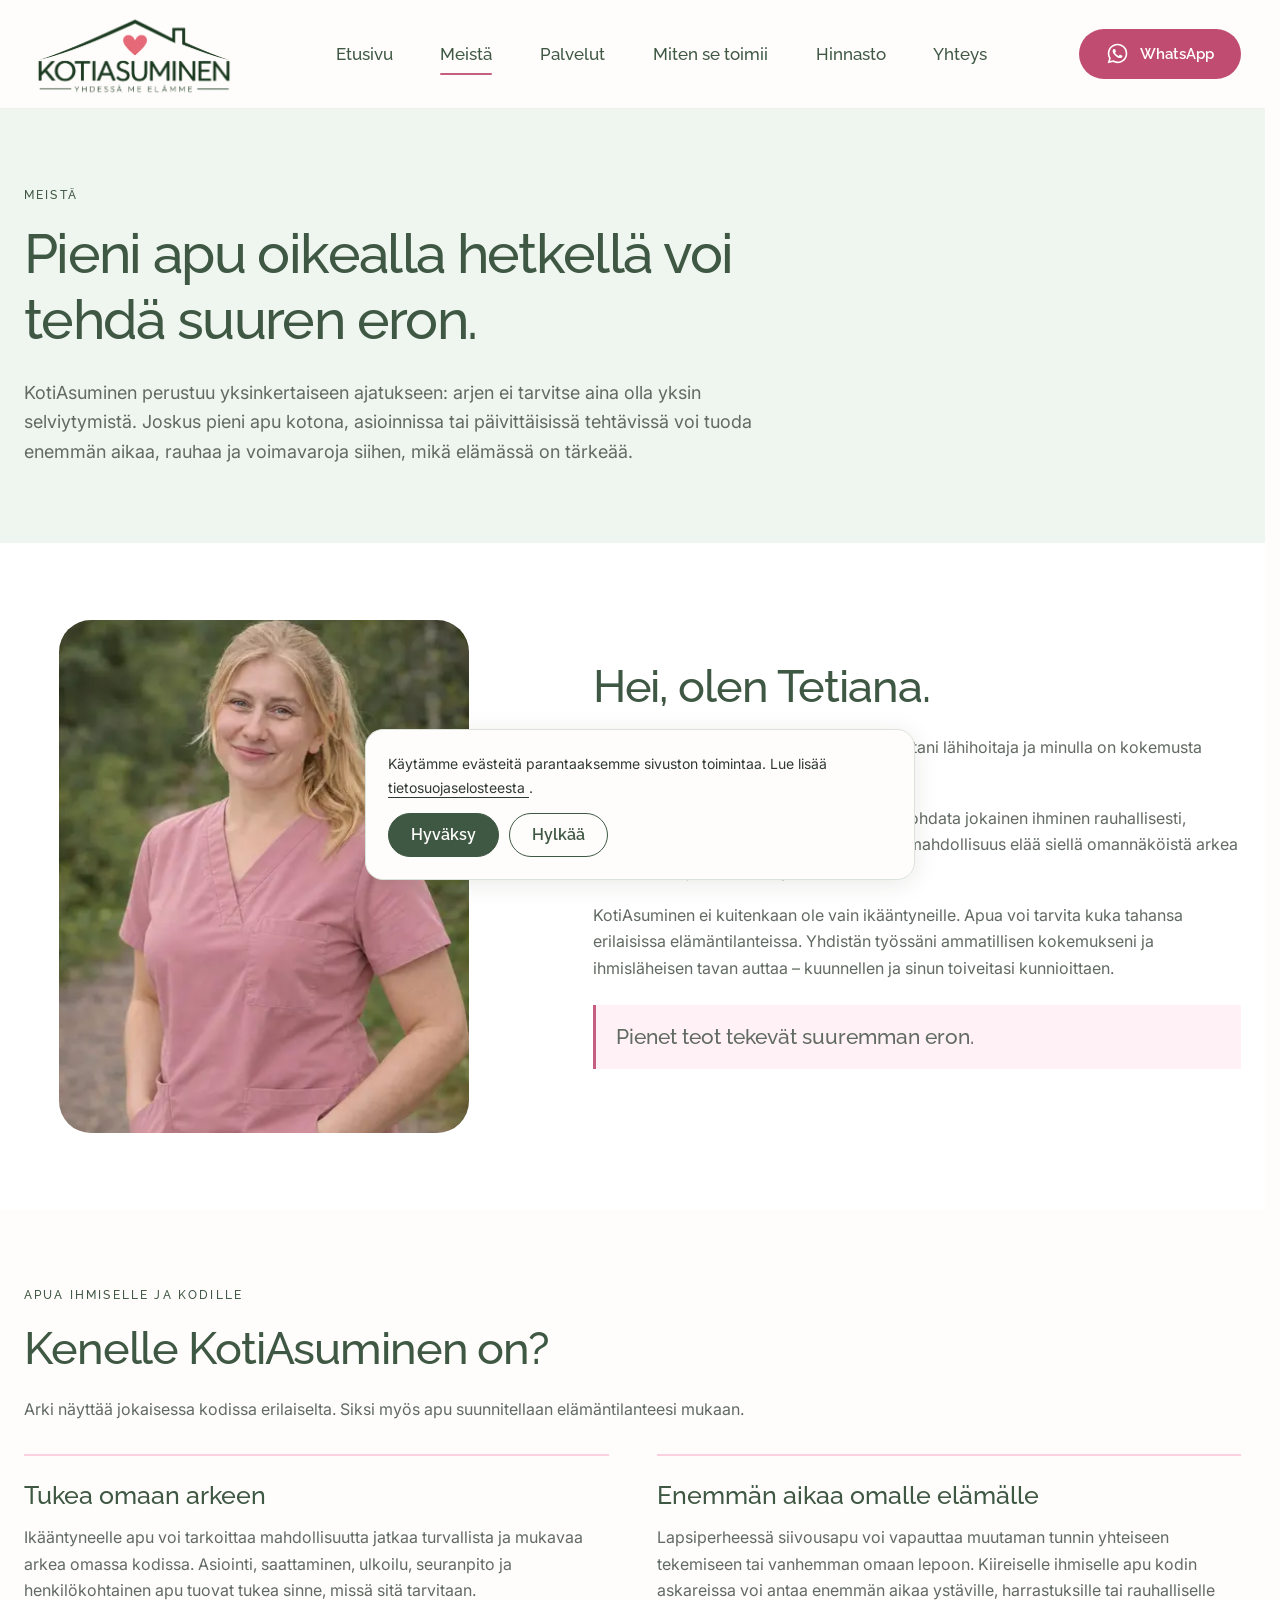
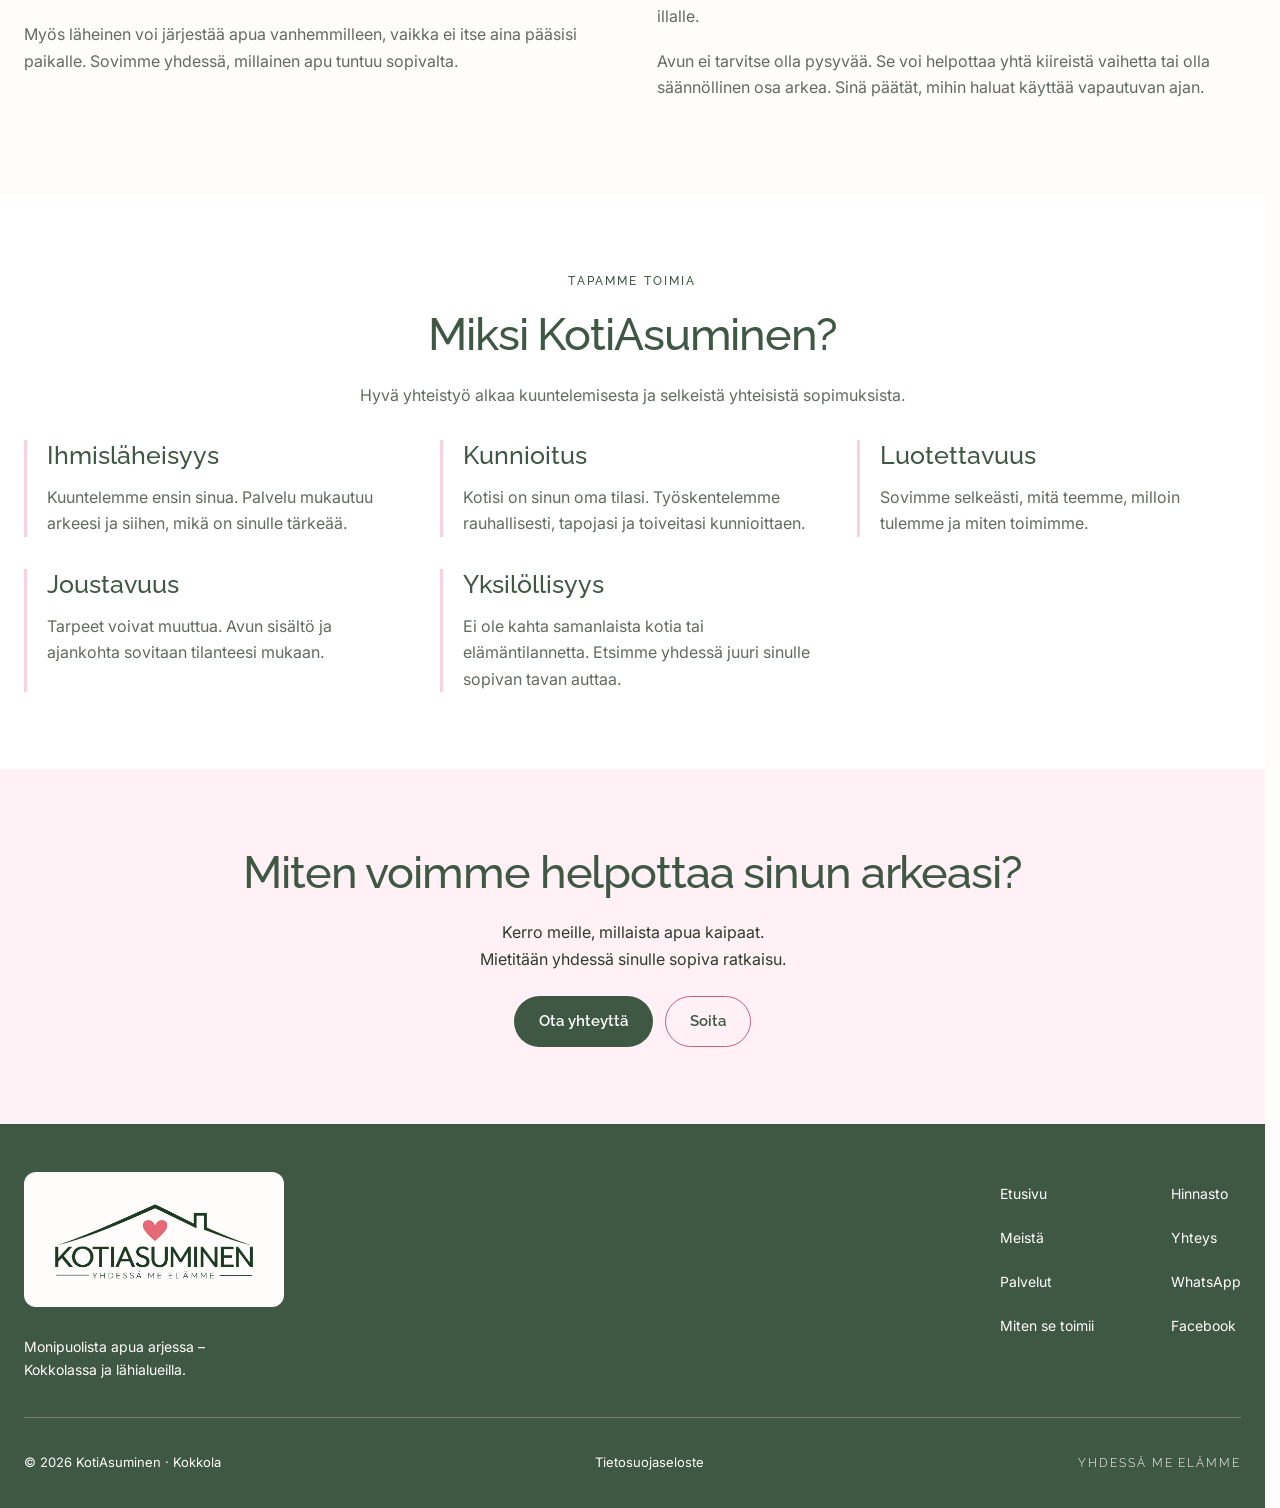
==== meista.html @ d9e5a57b "Update KotiAsuminen website" ====
<!doctype html>
<html lang="fi">
<head>
  <meta charset="UTF-8" />
  <meta name="viewport" content="width=device-width, initial-scale=1" />
  <title>Meistä – Tetiana ja KotiAsuminen Kokkolassa</title>
  <meta name="description" content="Tutustu Tetiana Shevchenkoon ja KotiAsumiseen. Lähihoitajan kokemusta ja ihmisläheistä kotiapua ikääntyneille, perheille ja arjen eri tilanteisiin Kokkolassa." />
  <link rel="canonical" href="https://kotiasuminen.fi/meista.html" />
  <meta property="og:type" content="website" />
  <meta property="og:title" content="Meistä – Tetiana ja KotiAsuminen" />
  <meta property="og:description" content="Pieni apu oikealla hetkellä voi tehdä suuren eron. Tutustu Tetianaan ja KotiAsumisen tapaan auttaa ihmistä ja kotia." />
  <meta property="og:url" content="https://kotiasuminen.fi/meista.html" />
  <meta property="og:image" content="https://kotiasuminen.fi/img/foto-600.jpg" />
  <meta property="og:locale" content="fi_FI" />
  <link rel="icon" type="image/png" href="./img/favicon.png" />
  <link rel="preconnect" href="https://fonts.googleapis.com" />
  <link rel="preconnect" href="https://fonts.gstatic.com" crossorigin />
  <link href="https://fonts.googleapis.com/css2?family=Inter:wght@400;500;600&amp;family=Raleway:wght@300;500;600&amp;display=swap" rel="stylesheet" />
  <link rel="stylesheet" href="./css/style.css" />
</head>
  <body class="page-meista">
<a class="skip-link" href="#main">Siirry sisältöön</a>
    <!-- Sivun yläosa: logo, valikko ja WhatsApp. -->
    <header class="siteHeader" id="top">
      <div class="container siteHeader__inner">
        <a class="logo" href="./index.html" aria-label="KotiAsuminen – Etusivu">
          <img src="./img/logo1.png" alt="KotiAsuminen – Yhdessä me elämme" width="1774" height="887" decoding="async" />
        </a>

        <nav class="desktopNav" aria-label="Päävalikko">
          <a href="./index.html">Etusivu</a>
          <a href="./meista.html" aria-current="page">Meistä</a>
          <a href="./index.html#palvelut">Palvelut</a>
          <a href="./index.html#miten">Miten se toimii</a>
          <a href="./index.html#hinnasto">Hinnasto</a>
          <a href="./index.html#yhteys">Yhteys</a>
        </nav>

        <a
          class="headerCTA"
          href="https://wa.me/358408108784"
          target="_blank"
          rel="noopener noreferrer"
          aria-label="WhatsApp"
        >
          <svg viewBox="0 0 32 32" aria-hidden="true">
            <path d="M26.576 5.363c-2.69-2.69-6.406-4.354-10.511-4.354-8.209 0-14.865 6.655-14.865 14.865 0 2.732 0.737 5.291 2.022 7.491l-0.038-0.070-2.109 7.702 7.879-2.067c2.051 1.139 4.498 1.809 7.102 1.809h0.006c8.209-0.003 14.862-6.659 14.862-14.868 0-4.103-1.662-7.817-4.349-10.507l0 0zM16.062 28.228h-0.005c-0 0-0.001 0-0.001 0-2.319 0-4.489-0.64-6.342-1.753l0.056 0.031-0.451-0.267-4.675 1.227 1.247-4.559-0.294-0.467c-1.185-1.862-1.889-4.131-1.889-6.565 0-6.822 5.531-12.353 12.353-12.353s12.353 5.531 12.353 12.353c0 6.822-5.53 12.353-12.353 12.353h-0zM22.838 18.977c-0.371-0.186-2.197-1.083-2.537-1.208-0.341-0.124-0.589-0.185-0.837 0.187-0.246 0.371-0.958 1.207-1.175 1.455-0.216 0.249-0.434 0.279-0.805 0.094-1.15-0.466-2.138-1.087-2.997-1.852l0.010 0.009c-0.799-0.74-1.484-1.587-2.037-2.521l-0.028-0.052c-0.216-0.371-0.023-0.572 0.162-0.757 0.167-0.166 0.372-0.434 0.557-0.65 0.146-0.179 0.271-0.384 0.366-0.604l0.006-0.017c0.043-0.087 0.068-0.188 0.068-0.296 0-0.131-0.037-0.253-0.101-0.357l0.002 0.003c-0.094-0.186-0.836-2.014-1.145-2.758-0.302-0.724-0.609-0.625-0.836-0.637-0.216-0.010-0.464-0.012-0.712-0.012-0.395 0.010-0.746 0.188-0.988 0.463l-0.001 0.002c-0.802 0.761-1.3 1.834-1.3 3.023 0 0.026 0 0.053 0.001 0.079l-0-0.004c0.131 1.467 0.681 2.784 1.527 3.857l-0.012-0.015c1.604 2.379 3.742 4.282 6.251 5.564l0.094 0.043c0.548 0.248 1.25 0.513 1.968 0.74l0.149 0.041c0.442 0.14 0.951 0.221 1.479 0.221 0.303 0 0.601-0.027 0.889-0.078l-0.031 0.004c1.069-0.223 1.956-0.868 2.497-1.749l0.009-0.017c0.165-0.366 0.261-0.793 0.261-1.242 0-0.185-0.016-0.366-0.047-0.542l0.003 0.019c-0.092-0.155-0.34-0.247-0.712-0.434z" />
          </svg>
          <span>WhatsApp</span>
        </a>

        <button
          class="burger"
          id="burger"
          type="button"
          aria-label="Avaa valikko"
          aria-expanded="false"
          aria-controls="mobileMenu"
        >
          <span></span>
          <span></span>
          <span></span>
        </button>
      </div>
    </header>

    <!-- Puhelimen valikko. -->
    <div
      class="mobileMenu"
      id="mobileMenu"
      role="dialog"
      aria-modal="true"
      aria-label="Valikko"
      aria-hidden="true"
      inert
    >
      <div class="mobileMenu__head">
        <a class="mobileMenu__logo" href="./index.html" aria-label="KotiAsuminen – Etusivu">
          <img src="./img/logo1.png" alt="KotiAsuminen – Yhdessä me elämme" width="1774" height="887" decoding="async" />
        </a>

        <button
          class="mobileMenu__close"
          id="menuClose"
          type="button"
          aria-label="Sulje valikko"
        >
          ×
        </button>
      </div>

      <nav class="mobileMenu__nav" aria-label="Mobiilivalikko">
        <a href="./index.html">
          <span>Etusivu</span>
          <span class="mobileMenu__arrow" aria-hidden="true">›</span>
        </a>
        <a href="./meista.html" aria-current="page">
          <span>Meistä</span>
          <span class="mobileMenu__arrow" aria-hidden="true">›</span>
        </a>
        <a href="./index.html#palvelut">
          <span>Palvelut</span>
          <span class="mobileMenu__arrow" aria-hidden="true">›</span>
        </a>
        <a href="./index.html#miten">
          <span>Miten se toimii</span>
          <span class="mobileMenu__arrow" aria-hidden="true">›</span>
        </a>
        <a href="./index.html#hinnasto">
          <span>Hinnasto</span>
          <span class="mobileMenu__arrow" aria-hidden="true">›</span>
        </a>
        <a href="./index.html#yhteys">
          <span>Yhteys</span>
          <span class="mobileMenu__arrow" aria-hidden="true">›</span>
        </a>
      </nav>

      <a
        class="mobileMenu__cta"
        href="https://wa.me/358408108784"
        target="_blank"
        rel="noopener noreferrer"
      >
        <svg viewBox="0 0 32 32" aria-hidden="true">
          <path d="M26.576 5.363c-2.69-2.69-6.406-4.354-10.511-4.354-8.209 0-14.865 6.655-14.865 14.865 0 2.732 0.737 5.291 2.022 7.491l-0.038-0.070-2.109 7.702 7.879-2.067c2.051 1.139 4.498 1.809 7.102 1.809h0.006c8.209-0.003 14.862-6.659 14.862-14.868 0-4.103-1.662-7.817-4.349-10.507l0 0zM16.062 28.228h-0.005c-0 0-0.001 0-0.001 0-2.319 0-4.489-0.64-6.342-1.753l0.056 0.031-0.451-0.267-4.675 1.227 1.247-4.559-0.294-0.467c-1.185-1.862-1.889-4.131-1.889-6.565 0-6.822 5.531-12.353 12.353-12.353s12.353 5.531 12.353 12.353c0 6.822-5.53 12.353-12.353 12.353h-0zM22.838 18.977c-0.371-0.186-2.197-1.083-2.537-1.208-0.341-0.124-0.589-0.185-0.837 0.187-0.246 0.371-0.958 1.207-1.175 1.455-0.216 0.249-0.434 0.279-0.805 0.094-1.15-0.466-2.138-1.087-2.997-1.852l0.010 0.009c-0.799-0.74-1.484-1.587-2.037-2.521l-0.028-0.052c-0.216-0.371-0.023-0.572 0.162-0.757 0.167-0.166 0.372-0.434 0.557-0.65 0.146-0.179 0.271-0.384 0.366-0.604l0.006-0.017c0.043-0.087 0.068-0.188 0.068-0.296 0-0.131-0.037-0.253-0.101-0.357l0.002 0.003c-0.094-0.186-0.836-2.014-1.145-2.758-0.302-0.724-0.609-0.625-0.836-0.637-0.216-0.010-0.464-0.012-0.712-0.012-0.395 0.010-0.746 0.188-0.988 0.463l-0.001 0.002c-0.802 0.761-1.3 1.834-1.3 3.023 0 0.026 0 0.053 0.001 0.079l-0-0.004c0.131 1.467 0.681 2.784 1.527 3.857l-0.012-0.015c1.604 2.379 3.742 4.282 6.251 5.564l0.094 0.043c0.548 0.248 1.25 0.513 1.968 0.74l0.149 0.041c0.442 0.14 0.951 0.221 1.479 0.221 0.303 0 0.601-0.027 0.889-0.078l-0.031 0.004c1.069-0.223 1.956-0.868 2.497-1.749l0.009-0.017c0.165-0.366 0.261-0.793 0.261-1.242 0-0.185-0.016-0.366-0.047-0.542l0.003 0.019c-0.092-0.155-0.34-0.247-0.712-0.434z" />
        </svg>
        <span>WhatsApp</span>
      </a>

      <div class="mobileMenu__decoration" aria-hidden="true">
        <img src="./img/icons/menu-decoration.png" alt="" decoding="async" />
      </div>
    </div>

    <div class="menuOverlay" id="menuOverlay"></div>

<main id="main" class="aboutPage">
  <!-- Meistä-sivun alku. -->
  <section class="aboutIntro">
    <div class="container">
      <p class="eyebrow">MEISTÄ</p>
      <h1>Pieni apu oikealla hetkellä voi tehdä suuren eron.</h1>
      <p>KotiAsuminen perustuu yksinkertaiseen ajatukseen: arjen ei tarvitse aina olla yksin selviytymistä. Joskus pieni apu kotona, asioinnissa tai päivittäisissä tehtävissä voi tuoda enemmän aikaa, rauhaa ja voimavaroja siihen, mikä elämässä on tärkeää.</p>
    </div>
  </section>
  <!-- Tetianan esittely. -->
  <section class="about">
    <div class="container aboutGrid">
      <div class="aboutImage">
        <picture>
          <source
            type="image/webp"
            srcset="
              ./img/foto-400.webp 400w,
              ./img/foto-600.webp 600w,
              ./img/foto-800.webp 800w
            "
            sizes="(max-width: 800px) 320px, 350px"
          />
          <img
            src="./img/foto-600.jpg"
            srcset="
              ./img/foto-400.jpg 400w,
              ./img/foto-600.jpg 600w,
              ./img/foto-800.jpg 800w
            "
            sizes="(max-width: 800px) 320px, 350px"
            alt="Tetiana Shevchenko"
            width="1024"
            height="1536"
            decoding="async"
            loading="lazy"
          />
        </picture>
      </div>
      <div class="aboutText">
        <h2>Hei, olen Tetiana.</h2>
        <p>Olen Tetiana Shevchenko. Olen koulutukseltani lähihoitaja ja minulla on kokemusta ikääntyneiden parissa työskentelystä.</p>
        <p>Työssäni olen oppinut, kuinka tärkeää on kohdata jokainen ihminen rauhallisesti, kunnioittavasti ja yksilöllisesti. Oma koti ja mahdollisuus elää siellä omannäköistä arkea ovat asioita, joita haluan työssäni tukea.</p>
        <p>KotiAsuminen ei kuitenkaan ole vain ikääntyneille. Apua voi tarvita kuka tahansa erilaisissa elämäntilanteissa. Yhdistän työssäni ammatillisen kokemukseni ja ihmisläheisen tavan auttaa – kuunnellen ja sinun toiveitasi kunnioittaen.</p>
        <p class="aboutQuote">Pienet teot tekevät suuremman eron.</p>
      </div>
    </div>
  </section>
  <!-- Kenelle palvelu sopii. -->
  <section class="aboutSituations">
    <div class="container">
      <div class="sectionHeading"><p class="eyebrow">APUA IHMISELLE JA KODILLE</p><h2>Kenelle KotiAsuminen on?</h2><p>Arki näyttää jokaisessa kodissa erilaiselta. Siksi myös apu suunnitellaan elämäntilanteesi mukaan.</p></div>
      <div class="aboutStories">
        <article><h3>Tukea omaan arkeen</h3><p>Ikääntyneelle apu voi tarkoittaa mahdollisuutta jatkaa turvallista ja mukavaa arkea omassa kodissa. Asiointi, saattaminen, ulkoilu, seuranpito ja henkilökohtainen apu tuovat tukea sinne, missä sitä tarvitaan.</p><p>Myös läheinen voi järjestää apua vanhemmilleen, vaikka ei itse aina pääsisi paikalle. Sovimme yhdessä, millainen apu tuntuu sopivalta.</p></article>
        <article><h3>Enemmän aikaa omalle elämälle</h3><p>Lapsiperheessä siivousapu voi vapauttaa muutaman tunnin yhteiseen tekemiseen tai vanhemman omaan lepoon. Kiireiselle ihmiselle apu kodin askareissa voi antaa enemmän aikaa ystäville, harrastuksille tai rauhalliselle illalle.</p><p>Avun ei tarvitse olla pysyvää. Se voi helpottaa yhtä kiireistä vaihetta tai olla säännöllinen osa arkea. Sinä päätät, mihin haluat käyttää vapautuvan ajan.</p></article>
      </div>
    </div>
  </section>
  <!-- KotiAsumisen arvot. -->
  <section class="aboutValues">
    <div class="container">
      <div class="sectionHeading sectionHeading--center"><p class="eyebrow">TAPAMME TOIMIA</p><h2>Miksi KotiAsuminen?</h2><p>Hyvä yhteistyö alkaa kuuntelemisesta ja selkeistä yhteisistä sopimuksista.</p></div>
      <div class="valuesGrid">
        <article><h3>Ihmisläheisyys</h3><p>Kuuntelemme ensin sinua. Palvelu mukautuu arkeesi ja siihen, mikä on sinulle tärkeää.</p></article>
        <article><h3>Kunnioitus</h3><p>Kotisi on sinun oma tilasi. Työskentelemme rauhallisesti, tapojasi ja toiveitasi kunnioittaen.</p></article>
        <article><h3>Luotettavuus</h3><p>Sovimme selkeästi, mitä teemme, milloin tulemme ja miten toimimme.</p></article>
        <article><h3>Joustavuus</h3><p>Tarpeet voivat muuttua. Avun sisältö ja ajankohta sovitaan tilanteesi mukaan.</p></article>
        <article><h3>Yksilöllisyys</h3><p>Ei ole kahta samanlaista kotia tai elämäntilannetta. Etsimme yhdessä juuri sinulle sopivan tavan auttaa.</p></article>
      </div>
    </div>
  </section>
  <!-- Yhteydenotto. -->
  <section class="contact">
    <div class="container aboutCta">
      <h2>Miten voimme helpottaa sinun arkeasi?</h2>
      <p>Kerro meille, millaista apua kaipaat.<br />Mietitään yhdessä sinulle sopiva ratkaisu.</p>
      <div class="aboutCta__buttons"><a class="button button--green" href="./index.html#yhteys">Ota yhteyttä</a><a class="button button--pink" href="tel:+358408108784">Soita</a></div>
    </div>
  </section>
</main>
    <!-- Sivun alaosa. -->
    <footer class="footer">
      <div class="container footerMain">

        <!-- Logo ja lyhyt teksti. -->
        <div class="footerBrand">
          <a href="./index.html" class="footerLogo" aria-label="KotiAsuminen – Etusivu">
            <img
              src="./img/logo1.png"
              alt="KotiAsuminen – Yhdessä me elämme"
            >
          </a>

          <p>
            Monipuolista apua arjessa –<br>
            Kokkolassa ja lähialueilla.
          </p>
        </div>

        <!-- Sivun linkit. -->
        <nav class="footerNav" aria-label="Alatunnisteen navigaatio">
          <a href="./index.html">Etusivu</a>
          <a href="./meista.html">Meistä</a>
          <a href="./index.html#palvelut">Palvelut</a>
          <a href="./index.html#miten">Miten se toimii</a>
        </nav>

        <!-- Lisää linkkejä. -->
        <div class="footerNav">
          <a href="./index.html#hinnasto">Hinnasto</a>
          <a href="./index.html#yhteys">Yhteys</a>

          <a
            href="https://wa.me/358408108784"
            target="_blank"
            rel="noopener noreferrer"
          >
            WhatsApp
          </a>

          <a
            href="https://www.facebook.com/profile.php?id=61585007353781"
            target="_blank"
            rel="noopener noreferrer"
          >
            Facebook
          </a>
        </div>

      </div>

      <div class="container footerDivider"></div>

      <div class="container footerBottomNew">

        <p class="footerCopyright">
          © 2026 KotiAsuminen · Kokkola
        </p>

        <a href="./privacy.html" class="footerPrivacy">
          Tietosuojaseloste
        </a>

        <p class="footerSlogan">
          YHDESSÄ ME ELÄMME
        </p>

      </div>
    </footer>

    <!-- Evästeiden ilmoitus. -->
    <div
      class="cookieBanner"
      id="cookieBanner"
      role="region"
      aria-label="Evästeet"
    >
      <div class="cookieBanner__inner">
        <p class="cookieBanner__text">
          Käytämme evästeitä parantaaksemme sivuston toimintaa. Lue lisää
          <a href="./privacy.html"> tietosuojaselosteesta </a>.
        </p>

        <div class="cookieBanner__actions">
          <button class="cookieBanner__accept" id="cookieAccept">
            Hyväksy
          </button>

          <button class="cookieBanner__decline" id="cookieDecline">
            Hylkää
          </button>
        </div>
      </div>
    </div>

<script src="./js/app.js"></script>
</body>
</html>
---- css/style.css ----
:root {
  --green-dark: #3f5844;
  --green: var(--green-dark);
  --green-hover: #344a39;
  --sage-light: #eff5ef;
  --sage: #dce8dc;
  --pink: #fbd1e2;
  --pink-accent: #c55f82;
  --pink-soft: #fff1f6;
  --white: #fffdfb;
  --text: #303a31;
  --text-soft: #626b63;
  --line: #dce3da;
  --font-heading: "Raleway", sans-serif;
  --font-body: "Inter", sans-serif;
  --container: 1480px;
  --header-height: 96px;
  --section-space: clamp(56px, 6vw, 88px);
}
/* Perustyylit. */
* {
  box-sizing: border-box;
}
html,
body {
  width: 100%;
  max-width: 100%;
  overflow-x: hidden;
}
html {
  scrollbar-gutter: stable;
  scroll-behavior: smooth;
  scroll-padding-top: 110px;
  background: var(--white);
}
/* Estetään sivun vaakasuuntainen vieritys. */
body {
  overflow-x: clip;
  margin: 0;
  background: var(--white);
  color: var(--text);
  font: 16px/1.65 var(--font-body);
}
/* Sivu ei vieri, kun valikko tai ikkuna on auki. */
html:has(body.menu-open),
html:has(body.modal-open) {
  overflow: hidden;
}
img {
  display: block;
  max-width: 100%;
  height: auto;
}
a {
  color: inherit;
  text-underline-offset: 4px;
}
button,
input,
textarea,
select {
  font: inherit;
}
button {
  cursor: pointer;
}
button:disabled {
  cursor: wait;
  opacity: 0.65;
}
svg {
  width: 24px;
  height: 24px;
  fill: none;
  stroke: currentColor;
  stroke-width: 1.7;
  stroke-linecap: round;
  stroke-linejoin: round;
  flex-shrink: 0;
}
/* Tekstit ja otsikot. */
h1,
h2,
h3 {
  color: var(--green-dark);
  font-family: var(--font-heading);
  font-weight: 500;
  line-height: 1.2;
}
h2 {
  margin: 0 0 20px;
  font-size: clamp(34px, 3.5vw, 46px);
  letter-spacing: -0.025em;
}
h3 {
  font-size: 25px;
}
p {
  margin: 0 0 18px;
}
/* Sivun yhteinen leveys ja asettelu. */
.container {
  min-width: 0;
  max-width: var(--container);
  width: calc(100% - 48px);
  margin-inline: auto;
}
.eyebrow {
  margin: 0 0 16px;
  color: var(--green);
  font-family: var(--font-heading);
  font-size: 12px;
  font-weight: 500;
  letter-spacing: 0.18em;
}
.sectionHeading {
  max-width: 720px;
  margin-bottom: 32px;
}
.sectionHeading--center {
  margin-inline: auto;
  text-align: center;
}
.sectionHeading p:not(.eyebrow) {
  color: var(--text-soft);
}
/* Sivun yläosa ja valikko. */
.siteHeader {
  position: sticky;
  z-index: 400;
  top: 0;
  background: var(--sage-light);
}
.siteHeader__inner {
  display: flex;
  align-items: center;
  justify-content: space-between;
  gap: 24px;
  min-height: var(--header-height);
}
.logo {
  flex: 0 0 auto;
  width: 230px;
  max-width: calc(100% - 76px);
}
.logo, .mobileMenu__logo, .footerLogo {
  display: inline-block;
  text-decoration: none;
}
.logo img, .mobileMenu__logo img, .footerLogo img {
  width: 100%;
  height: auto;
}
.footerLogo {
  width: 260px;
  max-width: 100%;
  padding: 12px 16px;
  border-radius: 12px;
  background: var(--white);
}

.desktopNav {
  display: flex;
  align-items: center;
  justify-content: center;
  gap: clamp(20px, 2.2vw, 34px);
  white-space: nowrap;
}

.desktopNav a {
  position: relative;
  padding: 12px 5px;
  background: transparent;
  font-family: var(--font-heading);
  font-size: 16px; 
  font-weight: 500;
  color: var(--green-dark);
  text-decoration: none;
}
.desktopNav a::after {
  content: "";
  position: absolute;
  inset: auto 5px 6px;
  height: 2px;
  border-radius: 2px;
  background: var(--pink-accent);
  transform: scaleX(0);
  transition: transform .2s;
}
.desktopNav a:hover::after,
.desktopNav a:focus-visible::after,
.desktopNav a:active::after,
.desktopNav a[aria-current]:not([aria-current="false"])::after {
  transform: scaleX(1);
}
.headerCTA {
  width: 162px;
  white-space: nowrap;
  background: #c04c72;
  color: #fff;
}
.headerCTA:hover,
.headerCTA:focus-visible {
  background: #a83e64;
  color: #fff;
}
.headerCTA svg {
  width: 19px;
  height: 19px;
  fill: currentColor;
  stroke: none;
}
.burger {
  flex-shrink: 0;
  display: none;
  flex-direction: column;
  align-items: center;
  justify-content: center;
  gap: 5px;
  width: 48px;
  height: 48px;
  margin-left: auto;
  padding: 0;
  border: 1px solid var(--line);
  border-radius: 50%;
  background: var(--white);
  color: var(--green);
}
.burger span {
  width: 20px;
  height: 2px;
  border-radius: 2px;
  background: currentColor;
}
/* Puhelimen valikko. */
.mobileMenu {
  position: fixed;
  z-index: 450;
  inset: 0;
  width: 100vw;
  height: 100dvh;
  padding: 24px;
  overflow-y: auto;
  background: var(--white);
  visibility: hidden;
  transform: translateX(100%);
  transition: transform 0.25s;
}
.mobileMenu.is-open {
  visibility: visible;
  transform: translateX(0);
}
.mobileMenu__head {
  display: flex;
  align-items: center;
  justify-content: space-between;
  gap: 12px;
}
.mobileMenu__logo {
  width: 190px;
  min-width: 0;
}
.mobileMenu__cta svg {
  fill: currentColor;
  stroke: none;
}
.mobileMenu__decoration img {
  width: 140px;
  margin: 28px auto 0;
}
.mobileMenu__close,
.modal__close {
  display: flex;
  align-items: center;
  justify-content: center;
  line-height: 1;
  width: 44px;
  height: 44px;
  flex-shrink: 0;
  padding: 0;
  border: 1px solid var(--line);
  border-radius: 50%;
  background: var(--white);
  color: var(--green);
  font-size: 28px;
}

/* Sulkemisrasti on tarkasti keskellä. */
.mobileMenu__close {
  position: relative;
  font-size: 0;
}

.mobileMenu__close::before,
.mobileMenu__close::after {
  content: "";
  position: absolute;
  top: 50%;
  left: 50%;
  width: 20px;
  height: 3px;
  border-radius: 999px;
  background: currentColor;
  transform-origin: center;
}

.mobileMenu__close::before {
  transform: translate(-50%, -50%) rotate(45deg);
}

.mobileMenu__close::after {
  transform: translate(-50%, -50%) rotate(-45deg);
}
.mobileMenu nav {
  display: grid;
  margin-top: 28px;
  border-top: 1px solid var(--line);
}
.mobileMenu nav a {
  padding: 14px 0;
  border-bottom: 1px solid var(--line);
  display: flex;
  justify-content: space-between;
  font: 500 19px/1.4 var(--font-heading);
  text-decoration: none;
}
.mobileMenu__cta {
  width: fit-content;
  margin: 26px auto 0;
}
.menuOverlay {
  position: fixed;
  z-index: 420;
  inset: 0;
  visibility: hidden;
  opacity: 0;
  background: rgb(36 53 31 / 0.3);
  transition:
    opacity 0.25s,
    visibility 0.25s;
}
.menuOverlay.is-open {
  visibility: visible;
  opacity: 1;
}
/* Hero-osa: teksti ja pääkuva. */
.hero {
  position: relative;
  isolation: isolate;
  display: grid;
  grid-template-columns: minmax(0, 1fr) minmax(0, 1fr);
  min-height: 560px;
  overflow: hidden;
  background: var(--sage-light);
}
.hero__left {
  position: relative;
  z-index: 2;
  display: flex;
  align-items: center;
  padding: 46px 28px 46px max(24px, calc((100vw - var(--container)) / 2));
}
.hero__content {
  min-width: 0;
  width: 100%;
  max-width: 550px;
}
.hero h1 {
  margin: 0;
  font-size: clamp(38px, 3.5vw, 52px);
  line-height: 1.15;
  letter-spacing: -0.025em;
  text-wrap: balance;
}
.hero__text {
  margin: 23px 0 0;
  font-size: 18px;
  max-width: 490px;
  color: var(--text-soft);
}
.hero__choice {
  position: relative;
  isolation: isolate;
  display: inline-block;
  margin: 20px 0 8px;
  color: var(--green-dark);
  font: 600 clamp(36px, 3.5vw, 48px)/1.25 var(--font-heading);
}
.hero__choice::before {
  content: "";
  position: absolute;
  z-index: -1;
  inset: 14% -16px -6%;
  background: var(--pink);
  opacity: .55;
  transform: rotate(-1.5deg);
  filter: blur(.7px);
  mask-image: url("data:image/svg+xml,%3Csvg xmlns='http://www.w3.org/2000/svg' viewBox='0 0 400 80' preserveAspectRatio='none'%3E%3Cpath d='M16 14 C64 6 94 14 140 9 S220 8 267 7 S335 10 375 6 C389 5 392 13 387 22 C399 30 391 39 394 48 C392 60 386 68 372 67 C325 72 298 64 253 70 S167 68 120 73 S54 66 23 71 C10 73 8 63 11 55 C0 47 8 39 6 30 C5 22 10 17 16 14Z'/%3E%3C/svg%3E");
  mask-size: 100% 100%;
  mask-repeat: no-repeat;
}
.hero__closing {
  margin: 10px 0 0;
  max-width: 490px;
  color: var(--text-soft);
  font-size: 17px;
}
.hero__buttons {
  display: flex;
  flex-wrap: wrap;
  gap: 12px;
  margin-top: 26px;
}
.heroFeatures {
  display: flex;
  flex-wrap: wrap;
  gap: 22px;
  margin-top: 30px;
}
.heroFeature {
  display: flex;
  align-items: center;
  gap: 8px;
  color: var(--green);
  font-size: 12px;
  line-height: 1.4;
}
.heroFeature__icon {
  width: 40px;
  height: 40px;
  object-fit: contain;
  flex: 0 0 auto;
}
.hero__image {
  position: relative;
  width: 100%;
  margin-left: 0;
  min-height: 560px;
  overflow: hidden;
  isolation: isolate;
}
.hero__image img {
  position: absolute;
  inset: 0;
  width: 100%;
  height: 100%;
  object-fit: cover;
  object-position: 66% center;
}
/* Sivun osiot. */
/* Hyödyt. */
.benefit__icon {
  width: 96px;
  height: 96px;
  object-fit: contain;
}
.benefits {
  padding: 24px 0 24px;
}
.benefitsBox {
  position: relative;
  overflow: hidden;
  padding: 28px 32px;
  border-radius: 24px;
  background: var(--sage-light);
}
.benefitsTop {
  position: relative;
}
.benefitsTop h2 {
  font-size: clamp(30px, 3vw, 38px);
  margin-bottom: 20px;
  text-align: center;
}
.benefitsGrid {
  display: grid;
  grid-template-columns: repeat(4, minmax(0, 1fr));
  gap: 20px;
  max-width: 1080px;
  margin-inline: auto;
}
.benefit h3 {
  max-width: 230px;
  margin: 14px 0 8px;
  font-size: 21px;
}
.benefit p {
  max-width: 230px;
  margin: 0;
  color: var(--text-soft);
  font-size: 14px;
}

/* Meistä-osio. */
.about {
  padding: var(--section-space) 0;
  background: #fff;
}
.aboutGrid {
  display: grid;
  grid-template-columns: 0.85fr 1.15fr;
  align-items: center;
  gap: clamp(40px, 7vw, 96px);
}
.aboutImage {
  position: relative;
  width: 100%;
  max-width: 410px;
  margin-inline: auto;
}
.aboutImage img {
  width: 100%;
  aspect-ratio: 4 / 5;
  object-fit: cover;
  object-position: center 32%;
  border-radius: 32px;
}
.aboutText p {
  color: var(--text-soft);
}
.aboutText .aboutLead {
  color: var(--green);
  font-weight: 600;
}
.aboutQuote {
  padding: 16px 20px;
  margin: 24px 0;
  border-left: 3px solid var(--pink-accent);
  background: var(--pink-soft);
  color: var(--green);
  font: 500 21px/1.5 var(--font-heading);
}
.aboutQuote span {
  color: var(--pink-accent);
}
/* Tetianan esittely ja Meistä-sivu. */
.about--preview .aboutImage {
  max-width: 320px;
}
.aboutIntro {
  padding: var(--section-space) 0;
  background: var(--sage-light);
}
.aboutIntro h1 {
  max-width: 850px;
  margin: 0 0 24px;
  font-size: clamp(36px, 4.3vw, 60px);
  letter-spacing: -0.03em;
}
.aboutIntro p:not(.eyebrow) {
  max-width: 760px;
  margin: 0;
  color: var(--text-soft);
  font-size: 18px;
}
.aboutSituations,
.aboutValues {
  padding: var(--section-space) 0;
}
.aboutSituations {
  background: var(--white);
}
.aboutStories {
  display: grid;
  grid-template-columns: repeat(2, minmax(0, 1fr));
  gap: 48px;
}
.aboutStories article {
  border-top: 2px solid var(--pink);
  padding-top: 24px;
}
.aboutStories h3,
.valuesGrid h3 {
  margin: 0 0 14px;
}
.aboutStories p,
.valuesGrid p {
  color: var(--text-soft);
}
.aboutValues {
  background: #fff;
}
.valuesGrid {
  display: grid;
  grid-template-columns: repeat(3, minmax(0, 1fr));
  gap: 32px;
}
.valuesGrid article {
  border-left: 3px solid var(--pink);
  padding-left: 20px;
}
.valuesGrid p {
  margin: 0;
}
.aboutCta {
  text-align: center;
  max-width: 800px;
}
.aboutCta__buttons {
  display: flex;
  flex-wrap: wrap;
  justify-content: center;
  gap: 12px;
  margin-top: 24px;
}
/* Näin palvelu toimii. */
.steps {
  padding: var(--section-space) 0;
}
.stepsGrid {
  max-width: 1080px;
  margin-inline: auto;
  display: grid;
  grid-template-columns: repeat(3, minmax(0, 1fr));
  gap: 32px;
}
.stepsGrid article {
  border-top: 1px solid var(--line);
  padding-top: 24px;
}
.stepsGrid article > span {
  display: grid;
  place-items: center;
  width: 44px;
  height: 44px;
  border-radius: 50%;
  background: var(--pink-soft);
  color: var(--green);
  font: 500 19px var(--font-heading);
  margin-inline: auto;
}
.stepsGrid h3 {
  margin: 16px 0 8px;
}
.stepsGrid p {
  margin: 0;
  color: var(--text-soft);
}
/* Hinnasto. */
.pricing {
  padding: var(--section-space) 0;
  background: var(--sage-light);
}
.priceTable {
  overflow-x: auto;
  border: 1px solid var(--line);
  border-radius: 20px;
  background: #fff;
}
table {
  border-collapse: collapse;
  width: 100%;
  text-align: left;
}
th,
td {
  padding: 18px 24px;
  border-bottom: 1px solid var(--line);
}
thead {
  background: var(--green);
  color: var(--white);
}
th {
  font-weight: 600;
}
tbody th {
  width: 52%;
  color: var(--green-dark);
}
tbody tr:last-child > * {
  border: 0;
}
tbody tr:nth-child(even) {
  background: #fafcf9;
}
.pricing__note {
  margin-top: 18px;
  font-size: 14px;
  color: var(--text-soft);
}
.pricing__tax {
  padding: 24px;
  border-left: 3px solid var(--pink-accent);
  border-radius: 0 16px 16px 0;
  background: var(--white);
}
.pricing__tax p {
  margin: 8px 0;
}
.text-link {
  display: inline-block;
  padding-block: 8px;
  color: var(--green);
  font-weight: 600;
}
/* Tietosuojasivu. */
.privacy {
  padding: var(--section-space) 0;
}
.privacy .container {
  max-width: 800px;
}
.privacy h1 {
  font-size: clamp(36px, 5vw, 56px);
  overflow-wrap: anywhere;
}
.privacy h2 {
  margin: 32px 0 12px;
  font-size: 28px;
}
.privacy a {
  overflow-wrap: anywhere;
}
/* Palvelukortit. */
.services {
  padding: 48px 0 var(--section-space);
}
.servicesHeading {
  display: flex;
  justify-content: space-between;
  align-items: end;
  gap: 24px;
  margin-bottom: 28px;
}
.servicesHeading p:last-child {
  margin: 0;
  color: var(--text-soft);
}
.allServices {
  flex-shrink: 0;
  padding-block: 12px;
  font-size: 14px;
  text-decoration: none;
}
.servicesGrid {
  display: grid;
  grid-template-columns: repeat(2, minmax(0, 1fr));
  gap: 28px;
}
.serviceCard {
  display: flex;
  flex-direction: column;
  overflow: hidden;
  min-width: 0;
  border: 1px solid var(--line);
  border-radius: 24px;
  background: #fff;
}
.serviceImage {
  overflow: hidden;
}
.serviceImage img {
  width: 100%;
  height: 100%;
  object-fit: cover;
  object-position: center;
}
.serviceBody {
  display: flex;
  flex: 1;
  flex-direction: column;
  padding: 28px;
}
.serviceBody h3 {
  margin: 0 0 14px;
  max-width: none;
  width: 100%;
  font-size: clamp(28px, 2.7vw, 36px);
}
.serviceBody p {
  color: var(--text-soft);
}
.serviceList {
  display: grid;
  grid-template-columns: repeat(2, minmax(0, 1fr));
  gap: 12px 18px;
  padding: 0;
  margin: 4px 0 24px;
  list-style: none;
}
.serviceList li {
  display: flex;
  align-items: start;
  gap: 8px;
  font-size: 14px;
  line-height: 1.5;
}
.serviceBody > a {
  align-self: start;
  margin-top: auto;
  padding-block: 10px;
  color: var(--green);
  font-family: var(--font-heading);
  font-size: 15px;
  font-weight: 600;
  text-decoration: none;
}
.serviceBody > a span,
.allServices span {
  display: inline-block;
  margin-left: 8px;
  transition: transform 0.2s;
}
.serviceBody > a:hover span,
.allServices:hover span {
  transform: translateX(3px);
}
/* Painikkeet ja lomakkeet. */
.button,
.headerCTA,
.mobileMenu__cta {
  display: inline-flex;
  align-items: center;
  justify-content: center;
  gap: 12px;
  min-height: 48px;
  padding: 12px 24px;
  border: 1px solid transparent;
  border-radius: 999px;
  font-family: var(--font-heading);
  font-size: 15px;
  font-weight: 600;
  text-decoration: none;
  transition:
    background 0.2s,
    transform 0.2s;
}
.mobileMenu .mobileMenu__cta {
  display: flex;
}
.button--green,
.mobileMenu__cta {
  background: var(--green);
  color: var(--white);
}
.button--green:hover,
.mobileMenu__cta:hover {
  background: var(--green-hover);
  transform: translateY(-1px);
}
.button--pink {
  border-color: var(--pink-accent);
  background: var(--pink-soft);
  color: var(--green-dark);
}
.button--pink:hover {
  background: var(--pink);
}
.button--outline {
  border-color: var(--pink-accent);
  background: transparent;
  color: var(--green-dark);
}
.button--outline:hover,
.button--outline:focus-visible {
  background: var(--pink-soft);
}
/* Yhteydenotto. */
.contact {
  padding: var(--section-space) 0;
  background: var(--pink-soft);
}
.contactGrid {
  display: grid;
  grid-template-columns: minmax(0, 1fr);
  justify-items: center;
  gap: 32px;
}
.contactInfo {
  min-width: 0;
  max-width: 640px;
  text-align: center;
}
.contactInfo > p:not(.eyebrow) {
  color: var(--text-soft);
}
.contactInfo > a {
  margin-top: 6px;
}
.contactActions {
  display: flex;
  flex-wrap: wrap;
  justify-content: center;
  gap: 14px;
  margin-top: 10px;
}
.contactForm {
  width: 100%;
  max-width: 800px;
  justify-self: center;
  min-width: 0;
  padding: 28px 32px;
  border: 1px solid var(--line);
  border-radius: 30px;
  background: #fff;
}
.formGrid {
  display: grid;
  grid-template-columns: repeat(2, minmax(0, 1fr));
  gap: 16px 18px;
}
.formGrid > label {
  display: grid;
  gap: 7px;
  font-size: 14px;
}
.formFull {
  grid-column: 1 / -1;
}
.contactForm input:not([type="checkbox"]),
.contactForm textarea {
  width: 100%;
  min-width: 0;
  padding: 12px;
  border: 1px solid #aab5a7;
  border-radius: 10px;
  background: var(--white);
  color: var(--text);
}
.contactForm input::placeholder,
.contactForm textarea::placeholder {
  color: var(--text-soft);
  opacity: 1;
}
.contactForm textarea {
  height: 140px;
  min-height: 110px;
  resize: vertical;
}
.fieldset {
  min-width: 0;
  padding: 12px 0 0;
  margin: 0;
  border: 0;
}
.fieldset__legend {
  font-size: 14px;
  font-weight: 600;
}
.checks {
  display: grid;
  grid-template-columns: repeat(2, minmax(0, 1fr));
  gap: 4px 12px;
}
.check,
.formGrid > .privacyCheck {
  display: flex;
  align-items: start;
  gap: 9px;
  padding-block: 8px;
  font-size: 13px;
  min-height: 44px;
  cursor: pointer;
}
input[type="checkbox"] {
  width: 18px;
  height: 18px;
  flex-shrink: 0;
  margin: 2px 0 0;
  accent-color: var(--green);
}
.contactForm > .button {
  margin-top: 18px;
}
.formStatus {
  margin: 14px 0 0;
  font-size: 14px;
  color: var(--green);
}
/* Valittujen kuvien esikatselu. */
.photoUpload {
  min-width: 0;
  padding: 18px;
  border: 1px solid var(--line);
  border-radius: 16px;
  background: var(--sage-light);
}
.photoUpload h3 {
  margin: 0 0 8px;
  font: 500 16px/1.5 var(--font-heading);
}
.photoUpload p {
  margin: 0 0 12px;
  font-size: 14px;
}
.photoUpload__actions {
  display: flex;
  flex-wrap: wrap;
  align-items: center;
  gap: 12px;
}
.photoUpload__add {
  min-height: 44px;
  padding: 8px 16px;
  border: 1px solid var(--pink-accent);
  border-radius: 999px;
  background: var(--pink-soft);
  color: var(--green-dark);
  font-family: var(--font-heading);
  font-weight: 600;
}
.photoUpload__counter {
  font-size: 14px;
  color: var(--text-soft);
}
.photoUpload__previews {
  display: flex;
  flex-wrap: wrap;
  gap: 12px;
  margin: 12px 0 0;
  padding: 0;
  list-style: none;
}
.photoUpload__previews:empty {
  display: none;
}
.photoUpload__previews li {
  position: relative;
  width: 88px;
}
.photoUpload__previews img {
  width: 88px;
  height: 88px;
  object-fit: cover;
  border-radius: 10px;
}
.photoUpload__remove {
  position: absolute;
  top: 0;
  right: 0;
  width: 44px;
  height: 44px;
  border: 1px solid var(--line);
  border-radius: 10px;
  background: var(--white);
  color: var(--green-dark);
  font-size: 24px;
}
.photoUpload .photoUpload__status {
  margin: 10px 0 0;
}
.photoUpload__status:empty {
  display: none;
}

.serviceChoiceGroup__title {
  margin: 18px 0 8px;
  font: 500 16px/1.5 var(--font-heading);
}
.cookieBanner__actions button {
  font-family: var(--font-heading);
  font-weight: 600;
}
/* Kiitos-ikkuna. */
.modal {
  position: fixed;
  z-index: 500;
  inset: 0;
  display: none;
  place-items: center;
  padding: 16px;
}
.modal.is-open {
  display: grid;
}
.modal__backdrop {
  position: absolute;
  inset: 0;
  background: rgb(36 53 31 / 0.4);
}
.modal__dialog {
  position: relative;
  width: min(460px, calc(100vw - 48px));
  max-width: 460px;
  max-height: 90dvh;
  overflow-y: auto;
  padding: 42px 40px 38px;
  text-align: center;
  border-radius: 28px;
  background: var(--white);
}
.modal__close {
  position: absolute;
  top: 12px;
  right: 12px;
}
.modal__title {
  padding-inline: 24px;
}
/* Evästeet. */
.cookieBanner {
  position: fixed;
  z-index: 150;
  bottom: 20px;
  left: 50%;
  transform: translateX(-50%);
  width: min(550px, calc(100% - 48px));
  display: none;
  padding: 22px;
  border: 1px solid var(--line);
  border-radius: 18px;
  background: var(--white);
  box-shadow: 0 4px 24px rgb(36 53 31 / 0.1);
}
.cookieBanner.is-visible {
  display: block;
}
.cookieBanner__text {
  margin-bottom: 14px;
  font-size: 14px;
}
.cookieBanner__actions {
  display: flex;
  flex-wrap: wrap;
  gap: 10px;
}
.cookieBanner__actions button {
  min-height: 44px;
  padding: 8px 22px;
  border: 1px solid var(--green);
  border-radius: 999px;
  background: var(--white);
  color: var(--green);
}
.cookieBanner__actions .cookieBanner__accept {
  background: var(--green);
  color: var(--white);
}
/* Sivun alaosa. */
.footer {
  padding: 48px 0 24px;
  background: var(--green-dark);
  color: var(--white);
}
.footerMain {
  display: grid;
  grid-template-columns: minmax(0, 1fr) auto auto;
  gap: clamp(32px, 6vw, 88px);
}
.footerBrand {
  max-width: 340px;
}
.footerBrand p {
  margin: 20px 0 0;
  font-size: 14px;
}
.footerNav {
  display: flex;
  flex-direction: column;
  align-items: start;
}
.footer a {
  text-decoration: none;
}
.footerNav a {
  min-height: 44px;
  padding-block: 10px;
  font-size: 14px;
  overflow-wrap: anywhere;
}
.footer a:hover {
  color: var(--pink);
}
.footerBottomNew {
  display: flex;
  justify-content: space-between;
  align-items: center;
  gap: 24px;
  margin-top: 36px;
  padding-top: 24px;
  border-top: 1px solid rgb(255 255 255 / .25);
  font-size: 13px;
}
.footerBottomNew p {
  margin: 0;
}
.footerPrivacy {
  padding-block: 10px;
}
.footerSlogan {
  font: 300 12px/1.5 var(--font-heading);
  letter-spacing: .16em;
}
/* Saavutettavuus ja liikkeen vähentäminen. */
:focus-visible {
  outline: 3px solid var(--pink-accent);
  outline-offset: 4px;
}
.skip-link {
  position: fixed;
  z-index: 600;
  top: 8px;
  left: 8px;
  padding: 12px 20px;
  transform: translateY(-150%);
  background: var(--green);
  color: var(--white);
  border-radius: 8px;
}
.skip-link:focus {
  transform: translateY(0);
}
.sr-only {
  position: absolute;
  width: 1px;
  height: 1px;
  padding: 0;
  overflow: hidden;
  clip-path: inset(50%);
  white-space: nowrap;
}
@media (prefers-reduced-motion: reduce) {
  html {
    scroll-behavior: auto;
  }
  *,
  *::before,
  *::after {
    transition: none !important;
    animation: none !important;
  }
}

/* WhatsApp-kuvake. */
.headerCTA::before {
  content: none;
  display: none;
}
.headerCTA svg,
.mobileMenu__cta svg {
  display: block;
  width: 21px;
  height: 21px;
  flex: 0 0 21px;
  fill: currentColor;
  stroke: none;
}
.mobileMenu__cta {
  background: #c04c72;
  color: #fff;
}
.mobileMenu__cta:hover,
.mobileMenu__cta:focus-visible {
  background: #a83e64;
  color: #fff;
  transform: translateY(-1px);
}
.mobileMenu__decoration {
  display: flex;
  justify-content: flex-end;
  padding-right: clamp(20px, 8vw, 52px);
}
.mobileMenu__decoration img {
  width: 190px;
  max-width: 52vw;
  margin: 46px 0 0;
}

/* Yläosan valkoinen tausta ja kevyt viiva. */
.siteHeader {
  background: var(--white);
  border-bottom: 1px solid rgb(63 88 68 / 0.08);
}

/* Palvelujen kuvat ovat saman kokoisia. */
.serviceImage {
  display: block;
  width: 100%;
  height: auto;
  aspect-ratio: 4 / 3;
  overflow: hidden;
  background: transparent;
}
.serviceImage img {
  position: static;
  display: block;
  width: 100%;
  height: 100%;
  max-width: none;
  max-height: none;
  object-fit: cover;
}
.serviceImage--cleaning img {
  object-position: center 40%;
}
.serviceImage--support img {
  object-position: center 42%;
}
.servicesGrid {
  align-items: stretch;
}
.serviceCard {
  display: flex;
  flex-direction: column;
  height: 100%;
}
.serviceBody {
  flex: 1;
  padding: 22px 26px 20px;
}
.serviceBody h3 {
  margin-bottom: 8px;
  font-size: clamp(26px, 2vw, 32px);
}
.serviceBody p {
  margin-bottom: 12px;
}
.serviceList {
  gap: 8px 20px;
  margin: 2px 0 14px;
}

.services {
  padding-top: 68px;
  padding-bottom: 58px;
}
.servicesHeading {
  margin-bottom: 18px;
}
.servicesHeading .eyebrow {
  margin-bottom: 10px;
}
.servicesHeading h2 {
  margin-bottom: 10px;
}
.servicesHeading p:last-child {
  margin-bottom: 0;
}

/* Miten se toimii -osio on keskitetty tietokoneella. */
.stepCard {
  border-top: 1px solid var(--line);
  padding-top: 24px;
}
.stepCard__number {
  display: grid;
  place-items: center;
  width: 44px;
  height: 44px;
  border-radius: 50%;
  background: var(--pink-soft);
  color: var(--green);
  font: 500 19px/1 var(--font-heading);
  margin: 0 auto 18px;
}
.stepCard h3 {
  margin: 0 0 10px;
}
.stepCard p {
  margin: 0;
  color: var(--text-soft);
}

/* Miksi KotiAsuminen -osio. */
.benefits {
  padding: 30px 0 36px;
}
.benefitsBox {
  padding: 38px clamp(30px, 4vw, 64px) 42px;
  border-radius: 26px;
}
.benefitsTop h2 {
  margin-bottom: 30px;
  text-align: left;
  font-size: clamp(32px, 2.7vw, 42px);
}
.benefitsGrid {
  max-width: none;
  gap: clamp(24px, 3vw, 52px);
}
.benefit__icon {
  width: 104px;
  height: 104px;
}
.benefit h3 {
  max-width: 260px;
  margin: 12px 0 7px;
  font-size: 22px;
  line-height: 1.18;
}
.benefit p {
  max-width: 260px;
  font-size: 15px;
  line-height: 1.55;
}

/* Tetianan esittely vaaleanpunaisella taustalla. */
.about--preview.about--pink {
  padding: 64px 0;
  background: #fff3f6;
}
.about--preview.about--pink .aboutGrid {
  grid-template-columns: minmax(280px, 350px) minmax(0, 650px);
  justify-content: center;
  gap: clamp(44px, 6vw, 84px);
}
.about--preview.about--pink .aboutImage {
  width: 100%;
  max-width: 350px;
  margin: 0;
}
.about--preview.about--pink .aboutImage img {
  aspect-ratio: 4 / 5;
  border-radius: 28px;
  object-position: center 32%;
}
.about--preview.about--pink .aboutText {
  max-width: 650px;
}
.about--preview.about--pink .aboutText h2 {
  margin-bottom: 20px;
  font-size: clamp(38px, 3.2vw, 48px);
}
.about--preview.about--pink .aboutText p:not(.eyebrow) {
  font-size: 16px;
  line-height: 1.65;
}
.about--preview.about--pink .aboutText .button {
  margin-top: 4px;
}

.hero__buttons {
  gap: 0;
}

/* Tyylit eri näyttökoille. */
@media (min-width: 1921px) {
  .hero {
    max-width: 1920px;
    margin-inline: auto;
  }
  .hero__left {
    padding-left: max(48px, calc((1920px - var(--container)) / 2));
  }
  .sectionTitle,
  .section h2 {
    font-size: clamp(40px, 2.25vw, 48px);
  }
}

/* Suuren näytön tyylit. */
@media (min-width: 1440px) {
  .siteHeader__inner {
    min-height: 104px;
  }
  .logo {
    width: 225px;
  }
  .desktopNav {
    flex-basis: 680px;
    width: min(680px, 45vw);
    gap: clamp(28px, 2.1vw, 42px);
  }
  .desktopNav a {
    font-size: 18px;
  }
  .headerCTA {
    width: 170px;
  }
  .hero {
    min-height: 720px;
  }
  .hero__left {
    padding-top: 160px;
    padding-right: 40px;
  }
  .hero__content {
    max-width: 620px;
  }
  .hero h1 {
    font-size: clamp(52px, 3.4vw, 64px);
    line-height: 1.1;
  }
  .hero__text {
    font-size: 19px;
  }
  .hero__choice {
    font-size: clamp(42px, 3vw, 54px);
  }
  .hero__closing {
    font-size: 18px;
  }
  .heroFeature {
    font-size: 13px;
  }
  .hero__image {
    min-height: 720px;
  }
  .modal__dialog {
    width: min(460px, calc(100vw - 48px));
    max-width: 460px;
    padding: 42px 40px 38px;
    border-radius: 28px;
  }
  .modal__dialog h2 {
    font-size: 42px;
    line-height: 1.05;
    margin: 0 0 20px;
  }
  .modal__dialog p {
    font-size: 18px;
    line-height: 1.5;
    margin-bottom: 26px;
  }
  .modal__dialog .btn {
    min-width: 128px;
    min-height: 52px;
    font-size: 16px;
  }
  .modal__x {
    width: 48px;
    height: 48px;
    top: 18px;
    right: 18px;
  }
}

@media (min-width: 1101px) {
  .siteHeader--hero {
    position: absolute;
    inset: 0 0 auto;
    background: transparent;
  }
  .hero {
    min-height: 680px;
    background: var(--white);
  }
  .hero__left {
    padding-top: 150px;
    padding-bottom: 48px;
  }
  .hero__image {
    min-height: 680px;
  }

  /* Tietokoneen valikko. */
  .logo {
    width: 220px;
  }
  .desktopNav {
    flex: 0 1 660px;
    width: min(660px, 46vw);
    justify-content: space-between;
    gap: 0;
  }
  .desktopNav a {
    padding: 12px 4px;
    font-size: 17px;
    font-weight: 500;
  }
  .desktopNav a::after {
    inset: auto 4px 5px;
    height: 2px;
    border-radius: 999px;
    background: var(--pink-accent);
  }

  /* Hero-kuva on leveämpi ja häipyy pehmeästi vasemmalle. */
  .hero {
    grid-template-columns: 36% 64%;
  }
  .hero__left {
    position: relative;
    z-index: 3;
    padding-right: 0;
  }
  .hero__content {
    max-width: 520px;
  }
  .hero__image {
    min-height: 680px;
    width: 116%;
    margin-left: -16%;
  }
  .hero__image img {
    object-position: 60% center;
    -webkit-mask-image: linear-gradient(
      to right,
      transparent 0%,
      rgb(0 0 0 / 0.12) 5%,
      rgb(0 0 0 / 0.35) 10%,
      rgb(0 0 0 / 0.64) 16%,
      rgb(0 0 0 / 0.86) 22%,
      #000 29%
    );
    mask-image: linear-gradient(
      to right,
      transparent 0%,
      rgb(0 0 0 / 0.12) 5%,
      rgb(0 0 0 / 0.35) 10%,
      rgb(0 0 0 / 0.64) 16%,
      rgb(0 0 0 / 0.86) 22%,
      #000 29%
    );
  }

  /* Miten se toimii: kolme saraketta tietokoneella. */
  .steps {
    padding: 64px 0 72px;
  }
  .steps .sectionHeading {
    max-width: 720px;
    margin: 0 auto 34px;
    text-align: center;
  }
  .stepsGrid {
    max-width: 1080px;
    margin-inline: auto;
    display: grid;
    grid-template-columns: repeat(3, minmax(0, 1fr));
    gap: 48px;
    align-items: start;
  }
  .stepCard {
    display: flex;
    flex-direction: column;
    align-items: center;
    text-align: center;
  }
  .stepCard h3 {
    width: 100%;
    min-height: 32px;
    text-align: center;
  }
  .stepCard p {
    width: 100%;
    max-width: 320px;
    min-height: 52px;
    margin: 0 auto;
    text-align: center;
  }
}

@media (max-width: 1100px) {
  .logo {
    width: 204px;
  }
  :root {
    --header-height: 84px;
  }
  .desktopNav,
  .headerCTA {
    display: none;
  }
  .burger {
    display: flex;
  }
  .siteHeader__inner {
    display: flex;
    min-height: 84px;
    gap: 28px;
  }
  .hero h1 {
    font-size: 42px;
  }
  .hero__left {
    padding-block: 36px;
  }
  .heroFeatures {
    gap: 12px;
  }
  .heroFeature {
    gap: 6px;
    font-size: 12px;
  }
  .benefitsGrid {
    grid-template-columns: repeat(2, minmax(0, 1fr));
  }
  .serviceBody {
    padding: 24px;
  }
  .benefitsTop h2 {
    text-align: left;
  }
  .about--preview.about--pink .aboutGrid {
    grid-template-columns: minmax(250px, 320px) minmax(0, 1fr);
    gap: 40px;
  }
}

@media (max-width: 800px) {
  .hero {
    grid-template-columns: minmax(0, 1fr);
  }
  .hero__left {
    padding: 40px 24px 28px;
  }
  .hero__content {
    max-width: 650px;
    margin-inline: auto;
  }
  .hero h1 {
    font-size: clamp(32px, 6.7vw, 48px);
  }
  .hero__image {
    width: 100%;
    min-height: 0;
    aspect-ratio: 16 / 9;
    margin: 0;
  }
  .hero__image img {
    object-position: center;
    -webkit-mask-image: linear-gradient(to bottom, transparent, #000 16%);
    mask-image: linear-gradient(to bottom, transparent, #000 16%);
  }
  .benefitsBox {
    padding: 28px 20px 30px;
  }
  .benefitsGrid {
    grid-template-columns: 1fr;
    gap: 22px;
  }
  .benefit {
    display: grid;
    grid-template-columns: 82px minmax(0, 1fr);
    gap: 4px 14px;
  }
  .benefit__icon {
    grid-row: 1 / 3;
    width: 82px;
    height: 82px;
  }
  .benefit h3 {
    max-width: 230px;
    margin: 0;
    font-size: 20px;
  }
  .benefit h3,
  .benefit p {
    max-width: none;
  }
  .benefitsTop h2 {
    margin-bottom: 24px;
    font-size: 32px;
  }
  .benefits {
    padding: 24px 0 30px;
  }

  .services {
    padding-top: 50px;
    padding-bottom: 48px;
  }
  .servicesHeading {
    align-items: start;
    flex-direction: column;
    margin-bottom: 16px;
  }
  .serviceBody {
    padding: 24px 20px;
  }
  .serviceBody h3 {
    font-size: 28px;
  }
  .serviceList {
    grid-template-columns: 1fr;
    gap: 10px;
  }
  .servicesGrid,
  .aboutGrid,
  .aboutStories {
    grid-template-columns: minmax(0, 1fr);
  }

  .steps {
    padding-top: 50px;
    padding-bottom: 54px;
  }
  .stepsGrid {
    grid-template-columns: 1fr;
    gap: 24px;
  }
  .stepCard {
    display: grid;
    grid-template-columns: 44px 1fr;
    gap: 6px 16px;
  }
  .stepCard__number {
    grid-row: 1 / 3;
    margin: 0;
  }
  .stepCard h3 {
    margin: 0;
  }

  .priceTable th,
  .priceTable td {
    padding: 12px 8px;
    font-size: 12px;
  }
  .priceTable tbody th {
    width: 44%;
  }
  .pricing__tax {
    padding: 20px;
  }
  .contactForm {
    padding: 24px 18px;
  }
  .valuesGrid {
    grid-template-columns: minmax(0, 1fr);
    gap: 24px;
  }
  .aboutIntro p:not(.eyebrow) {
    font-size: 16px;
  }
  .formGrid,
  .checks {
    grid-template-columns: minmax(0, 1fr);
  }
  .contactForm > .button {
    width: 100%;
  }
  .contactActions {
    width: 100%;
  }
  .contactActions .button {
    flex: 1 1 160px;
  }
  .cookieBanner {
    bottom: 12px;
    width: calc(100% - 24px);
    padding: 18px;
  }
  .footerMain {
    grid-template-columns: max-content max-content;
    justify-content: center;
    gap: 24px;
    max-width: 460px;
  }
  .footerBrand {
    grid-column: 1 / -1;
    justify-self: center;
    text-align: center;
  }
  .footerNav {
    justify-self: center;
  }
  .footerBottomNew {
    flex-direction: column;
    gap: 10px;
    text-align: center;
  }

  .about--preview.about--pink {
    padding: 52px 0 56px;
  }
  .about--preview.about--pink .aboutGrid {
    grid-template-columns: 1fr;
    gap: 30px;
  }
  .about--preview.about--pink .aboutImage {
    max-width: 320px;
    margin-inline: auto;
  }
  .about--preview.about--pink .aboutText {
    max-width: 620px;
    margin-inline: auto;
  }
  .about--preview.about--pink .aboutText h2 {
    font-size: 36px;
  }

  .mobileMenu__decoration {
    padding-right: 20px;
  }
  .mobileMenu__decoration img {
    width: 176px;
    max-width: 50vw;
    margin-top: 38px;
  }
}

@media (max-width: 520px) {
  .contactActions {
    width: 100%;
  }
  .contactActions .button {
    flex: 1 1 160px;
  }
}

@media (max-width: 360px) {
  .footerNav a {
    font-size: 12px;
  }
  .footerMain {
    column-gap: 18px;
  }
  .container {
    width: calc(100% - 32px);
  }
  .hero__left {
    padding-inline: 16px;
  }
  .hero__buttons {
    flex-direction: column;
  }
  .heroFeatures {
    gap: 14px;
  }
  .benefitsBox {
    padding-inline: 16px;
  }
  .benefit h3,
  .benefit p {
    max-width: none;
  }
  .serviceBody h3 {
    font-size: 26px;
  }
  .contactForm {
    padding-inline: 16px;
  }
}
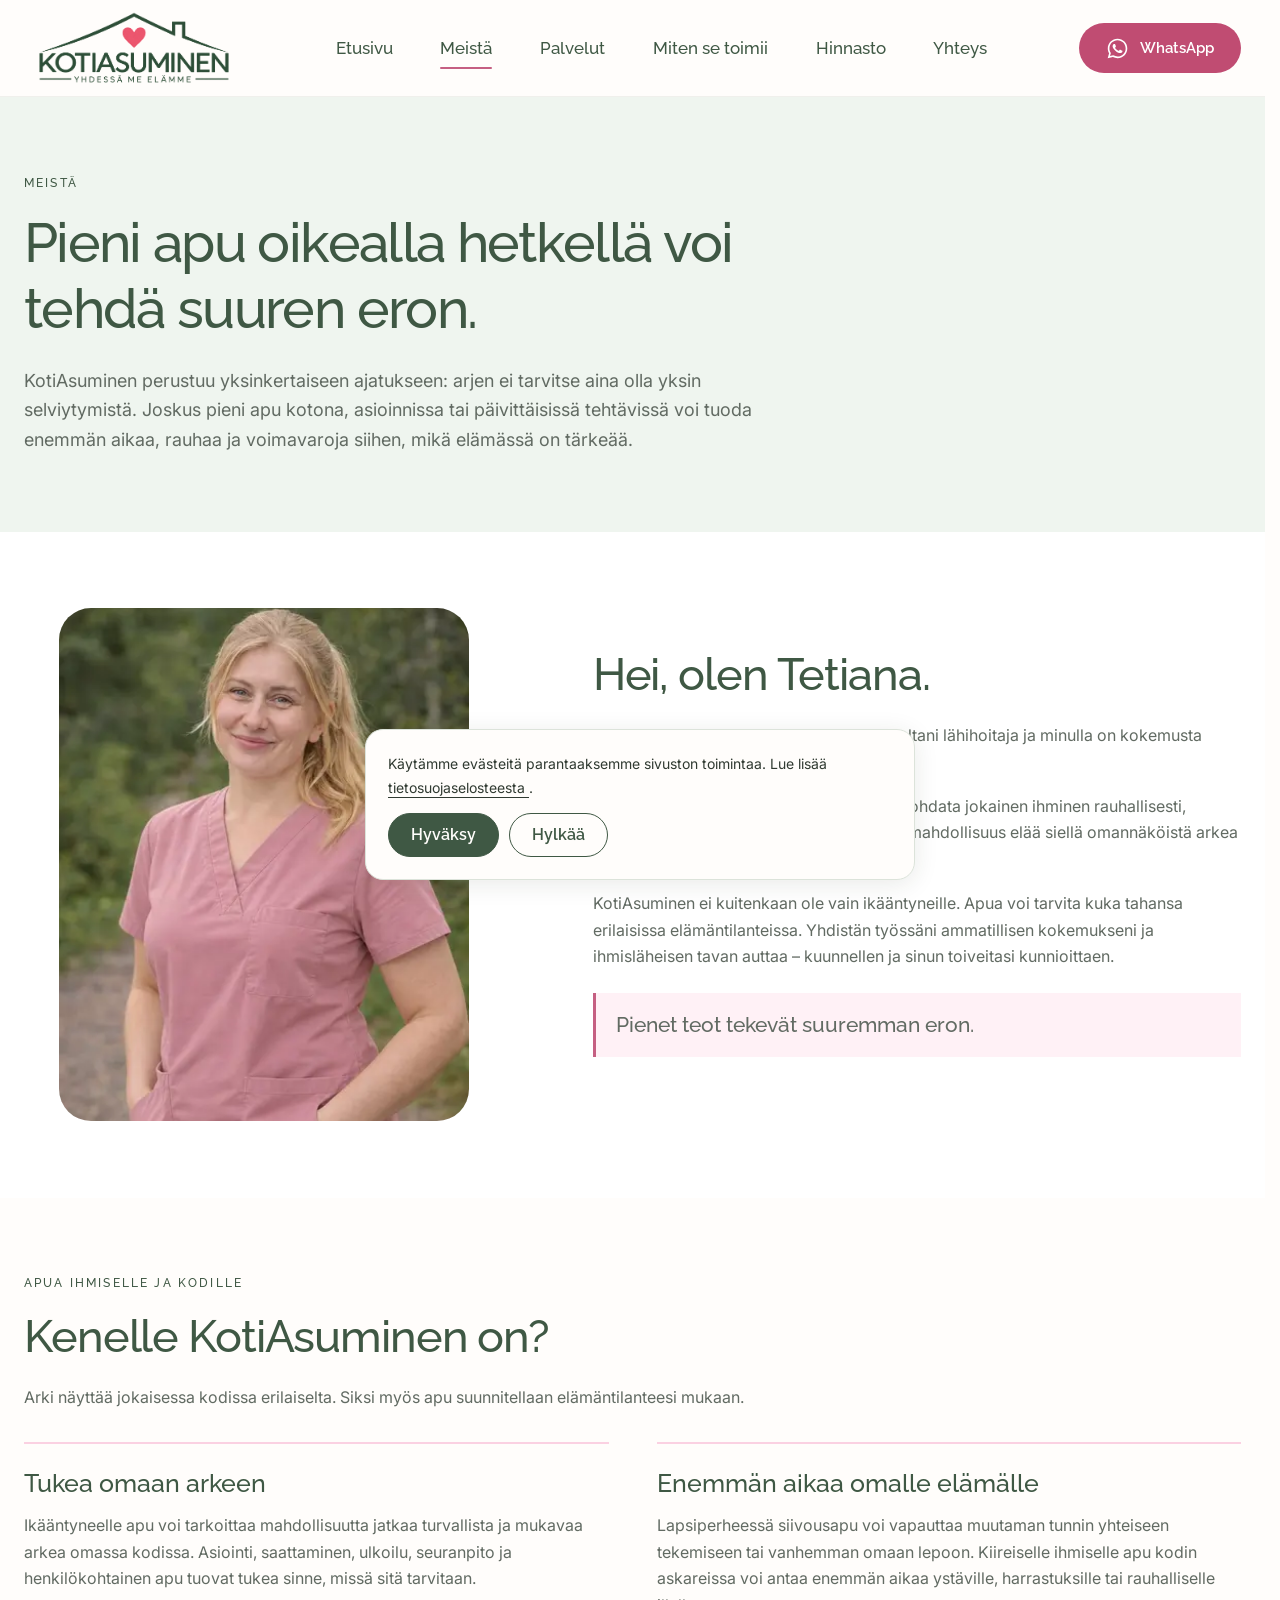
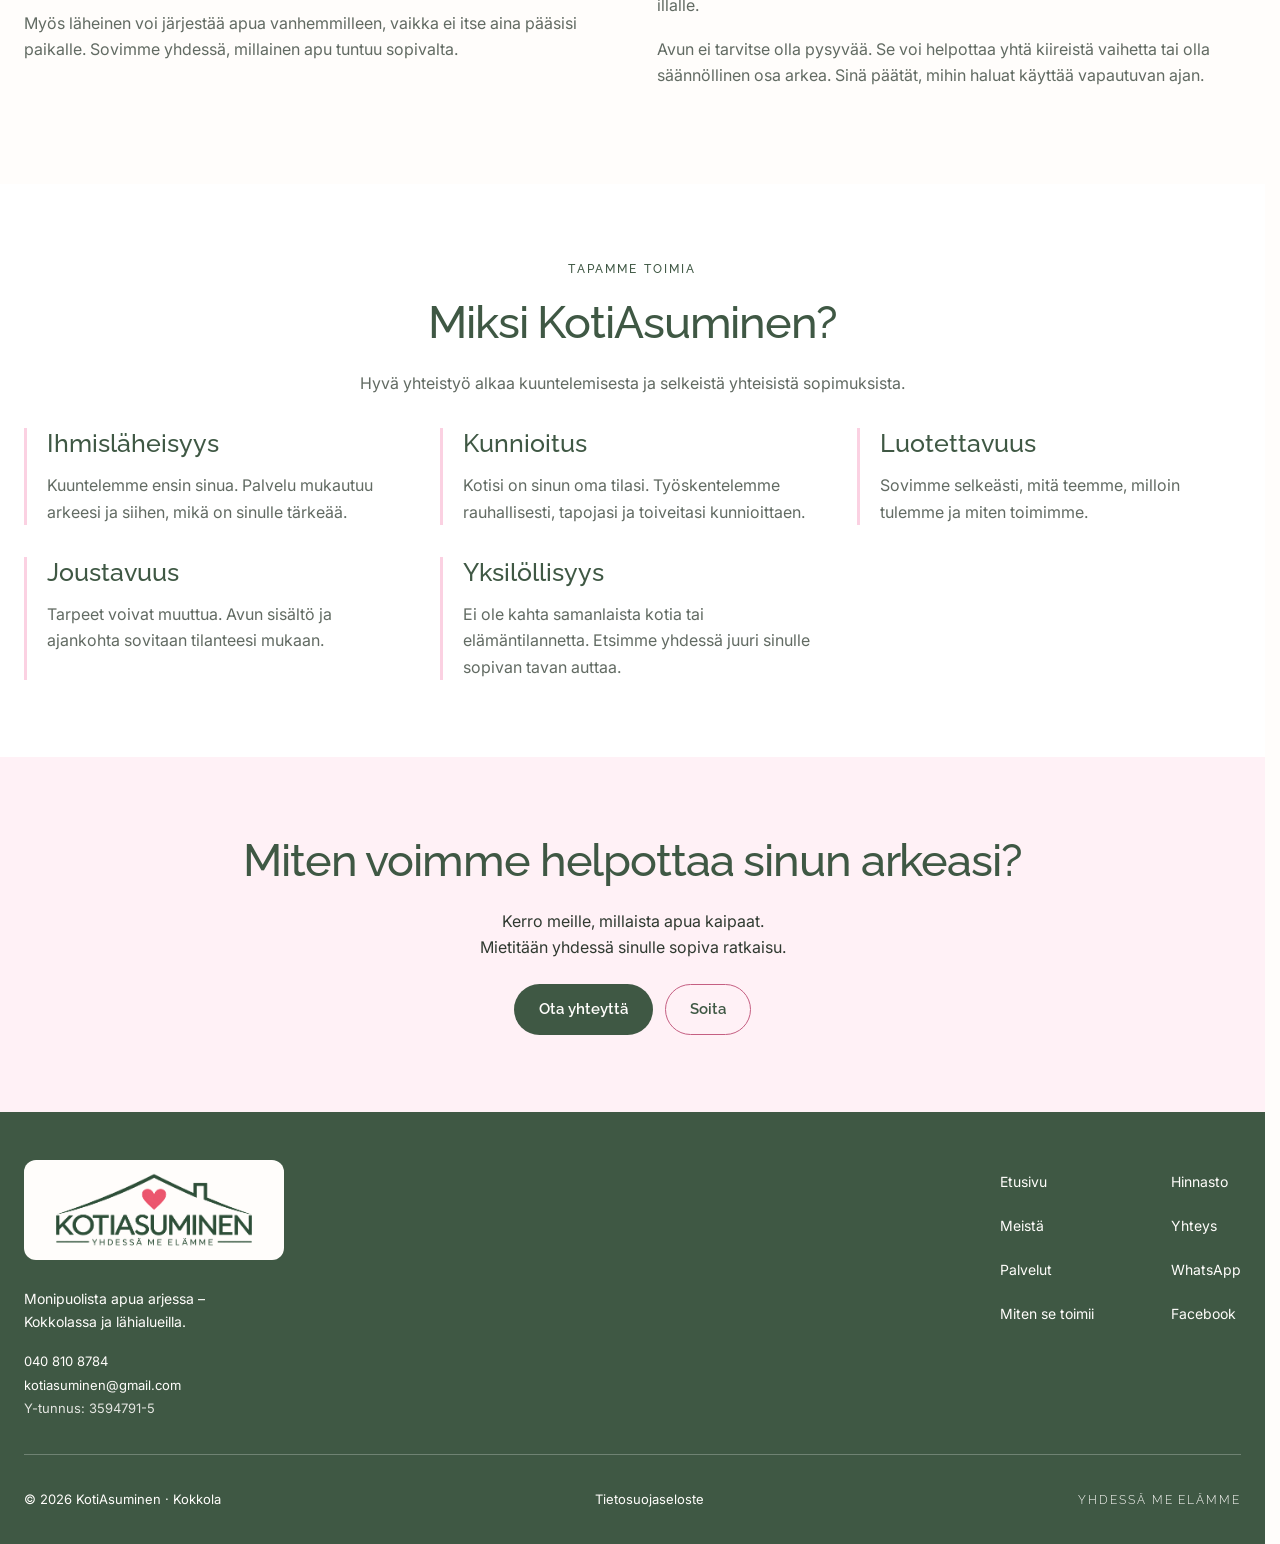
==== commit a9a82ae6: "Update contact details and favicon" ====
--- a/meista.html
+++ b/meista.html
@@ -12,7 +12,10 @@
   <meta property="og:url" content="https://kotiasuminen.fi/meista.html" />
   <meta property="og:image" content="https://kotiasuminen.fi/img/foto-600.jpg" />
   <meta property="og:locale" content="fi_FI" />
-  <link rel="icon" type="image/png" href="./img/favicon.png" />
+<link rel="icon" href="/favicon.ico" sizes="any" />
+<link rel="icon" type="image/png" sizes="48x48" href="/favicon-48x48.png" />
+<link rel="icon" type="image/png" sizes="96x96" href="/favicon-96x96.png" />
+<link rel="apple-touch-icon" sizes="180x180" href="/apple-touch-icon.png" />
   <link rel="preconnect" href="https://fonts.googleapis.com" />
   <link rel="preconnect" href="https://fonts.gstatic.com" crossorigin />
   <link href="https://fonts.googleapis.com/css2?family=Inter:wght@400;500;600&amp;family=Raleway:wght@300;500;600&amp;display=swap" rel="stylesheet" />
@@ -232,6 +235,12 @@
             Monipuolista apua arjessa –<br>
             Kokkolassa ja lähialueilla.
           </p>
+
+          <div class="footerContact">
+            <a href="tel:+358408108784">040 810 8784</a>
+            <a href="mailto:kotiasuminen@gmail.com">kotiasuminen@gmail.com</a>
+            <span>Y-tunnus: 3594791-5</span>
+          </div>
         </div>
 
         <!-- Sivun linkit. -->
@@ -312,4 +321,4 @@
 
 <script src="./js/app.js"></script>
 </body>
-</html>
+</html>
--- a/css/style.css
+++ b/css/style.css
@@ -1679,6 +1679,57 @@
   }
 }
 
+
+
+/* Tablet: pehmeä siirtymä tekstin ja kuvan välillä. */
+@media (min-width: 801px) and (max-width: 1100px) {
+  .hero {
+    grid-template-columns: 42% 58%;
+    background: var(--white);
+  }
+
+  .hero__left {
+    position: relative;
+    z-index: 3;
+    padding-right: 0;
+  }
+
+  .hero__content {
+    max-width: 470px;
+  }
+
+  .hero__image {
+    width: 116%;
+    margin-left: -16%;
+  }
+
+  .hero__image img {
+    object-position: 61% center;
+
+    -webkit-mask-image: linear-gradient(
+      to right,
+      transparent 0%,
+      rgb(0 0 0 / 0.12) 5%,
+      rgb(0 0 0 / 0.35) 11%,
+      rgb(0 0 0 / 0.64) 18%,
+      rgb(0 0 0 / 0.86) 26%,
+      #000 35%
+    );
+
+    mask-image: linear-gradient(
+      to right,
+      transparent 0%,
+      rgb(0 0 0 / 0.12) 5%,
+      rgb(0 0 0 / 0.35) 11%,
+      rgb(0 0 0 / 0.64) 18%,
+      rgb(0 0 0 / 0.86) 26%,
+      #000 35%
+    );
+  }
+ }
+
+
+  
 @media (max-width: 800px) {
   .hero {
     grid-template-columns: minmax(0, 1fr);
@@ -1913,4 +1964,89 @@
   .contactForm {
     padding-inline: 16px;
   }
-}+}
+
+/* Yhteystiedot: yhteystiedot osaksi sivun nykyistä ilmettä. */
+.contactDetails {
+  display: grid;
+  gap: 6px;
+  width: fit-content;
+  max-width: 100%;
+  margin: 22px auto 16px;
+  text-align: left;
+  font-size: 16px;
+  line-height: 1.55;
+}
+.contactDetails p {
+  display: grid;
+  grid-template-columns: 104px minmax(0, 1fr);
+  gap: 12px;
+  margin: 0;
+  color: var(--text);
+}
+.contactDetails strong {
+  color: var(--green-dark);
+  font-weight: 600;
+}
+.contactDetails a {
+  color: var(--green-dark);
+  text-decoration: none;
+  overflow-wrap: anywhere;
+}
+.contactDetails a:hover,
+.contactDetails a:focus-visible {
+  color: var(--pink-accent);
+  text-decoration: underline;
+}
+
+/* Footerin yhteys- ja yritystiedot. */
+.footerContact {
+  display: grid;
+  gap: 3px;
+  margin-top: 18px;
+  font-size: 13px;
+  line-height: 1.55;
+}
+.footerContact a,
+.footerContact span {
+  display: block;
+  width: fit-content;
+  max-width: 100%;
+}
+.footerContact a {
+  overflow-wrap: anywhere;
+}
+.footerContact span {
+  opacity: .86;
+}
+
+@media (max-width: 800px) {
+  .contactDetails {
+    margin-top: 18px;
+  }
+  .footerContact {
+    justify-items: center;
+    margin-top: 16px;
+  }
+}
+@media (max-width: 520px) {
+  .contactDetails {
+    width: 100%;
+    max-width: 360px;
+    font-size: 15px;
+  }
+  .contactDetails p {
+    grid-template-columns: 92px minmax(0, 1fr);
+    gap: 8px;
+  }
+}
+@media (max-width: 380px) {
+  .contactDetails p {
+    display: block;
+  }
+  .contactDetails strong {
+    display: block;
+    margin-bottom: 1px;
+  }
+}
+
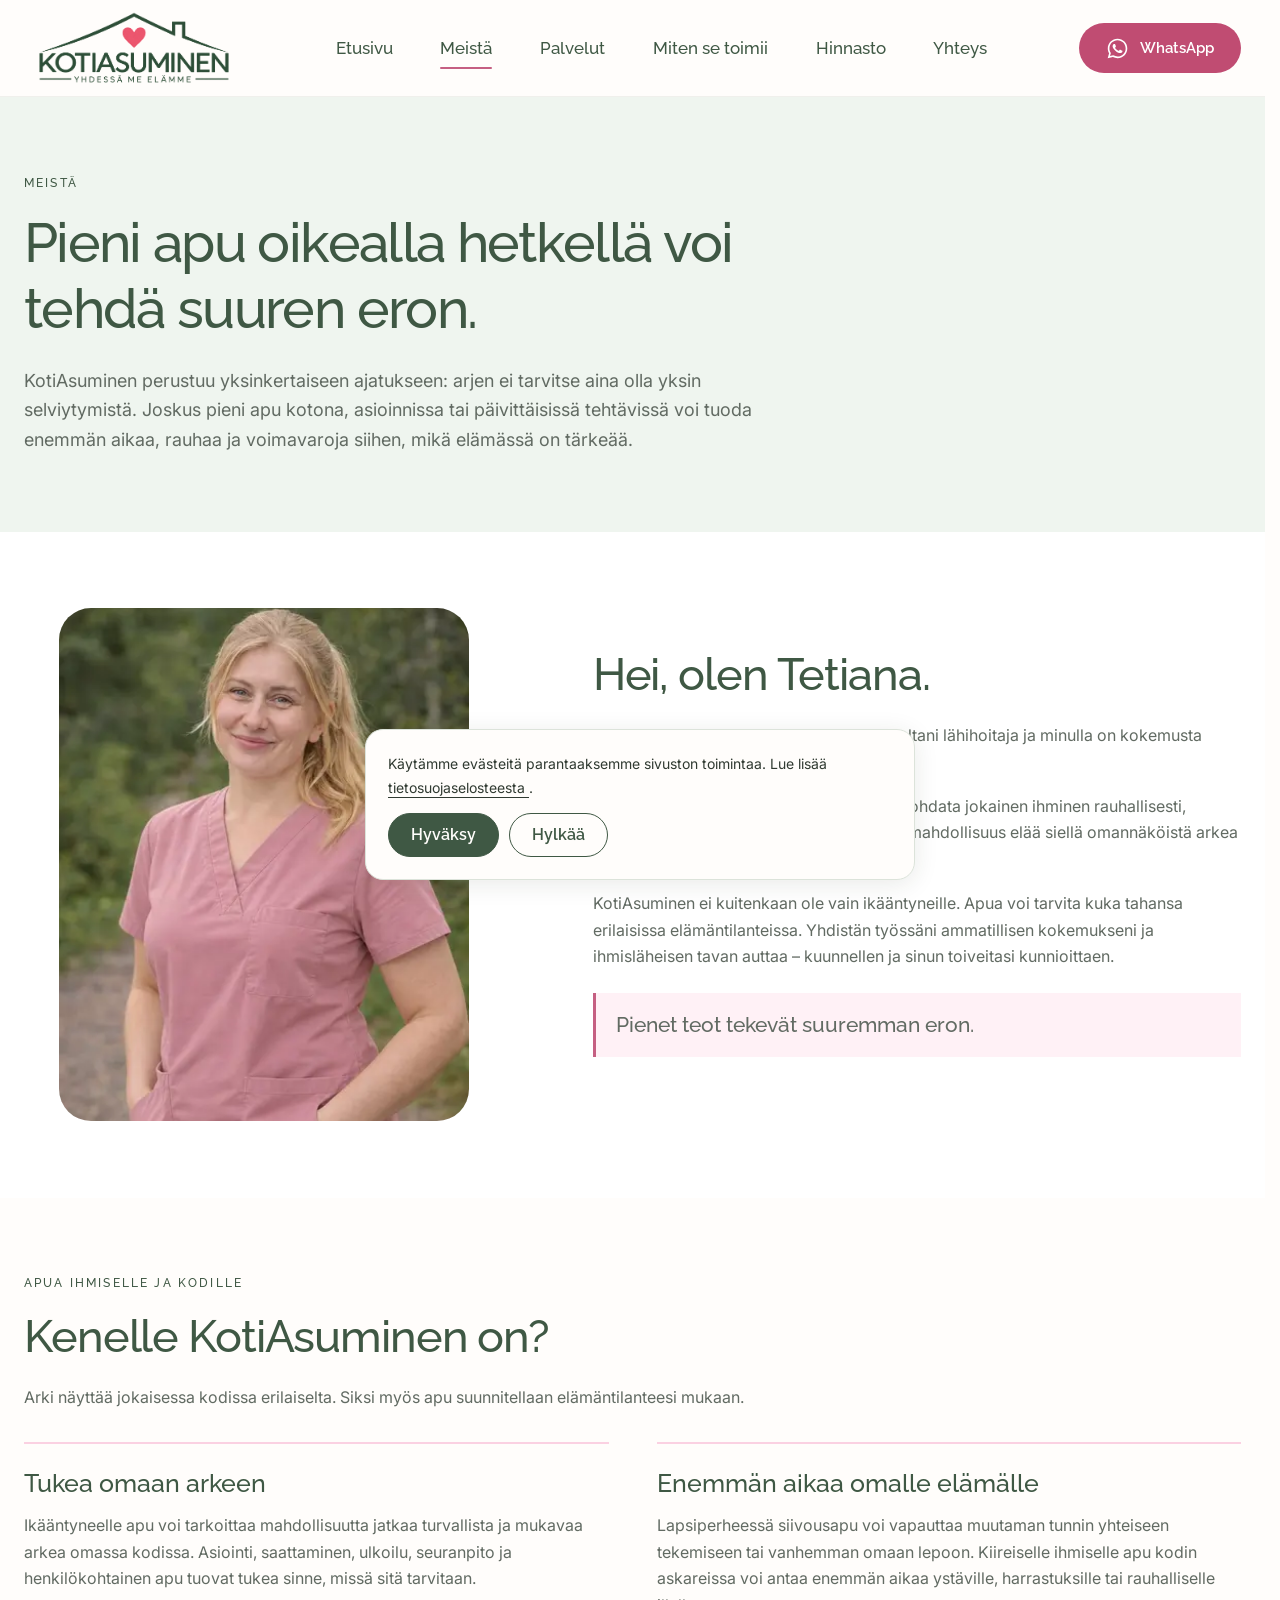
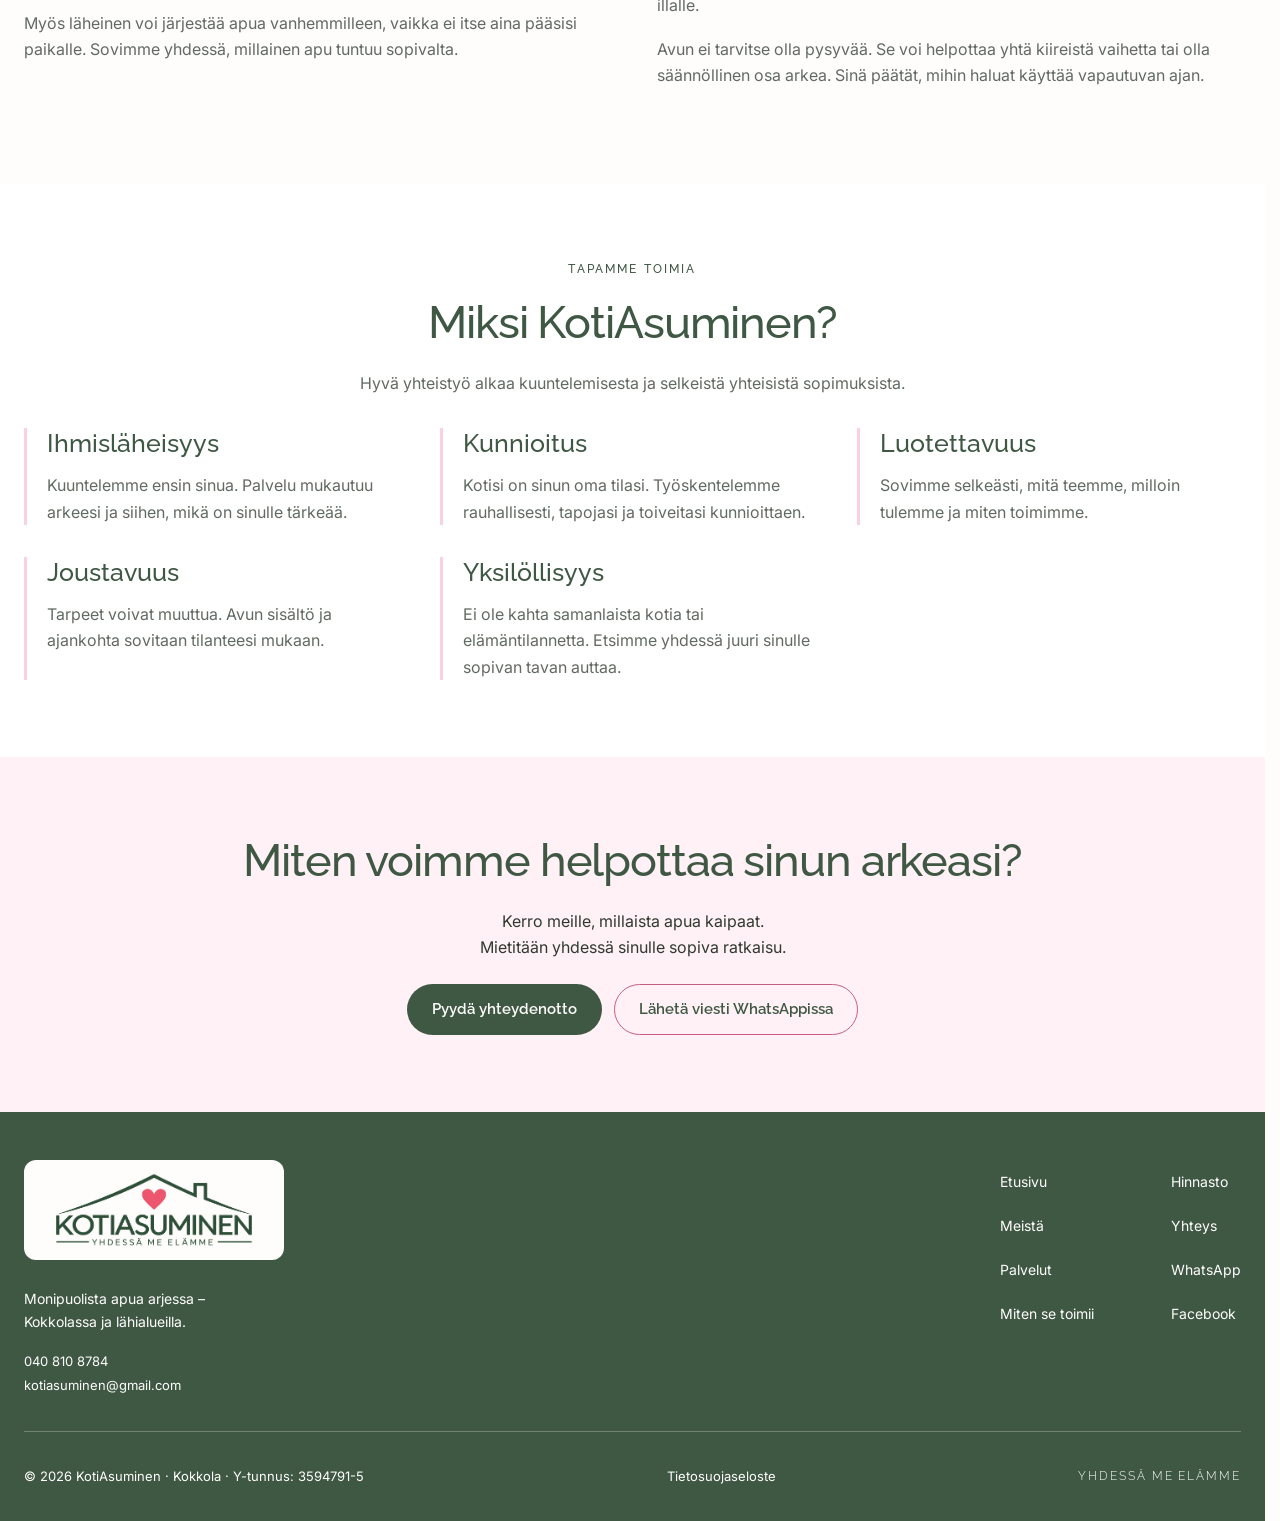
==== commit 40889792: "Improve contact form and website contact flow" ====
--- a/meista.html
+++ b/meista.html
@@ -27,7 +27,7 @@
     <header class="siteHeader" id="top">
       <div class="container siteHeader__inner">
         <a class="logo" href="./index.html" aria-label="KotiAsuminen – Etusivu">
-          <img src="./img/logo1.png" alt="KotiAsuminen – Yhdessä me elämme" width="1774" height="887" decoding="async" />
+          <img width="2172" height="724" src="./img/logo1.png" alt="KotiAsuminen – Yhdessä me elämme" decoding="async" />
         </a>
 
         <nav class="desktopNav" aria-label="Päävalikko">
@@ -79,7 +79,7 @@
     >
       <div class="mobileMenu__head">
         <a class="mobileMenu__logo" href="./index.html" aria-label="KotiAsuminen – Etusivu">
-          <img src="./img/logo1.png" alt="KotiAsuminen – Yhdessä me elämme" width="1774" height="887" decoding="async" />
+          <img width="2172" height="724" src="./img/logo1.png" alt="KotiAsuminen – Yhdessä me elämme" decoding="async" />
         </a>
 
         <button
@@ -214,7 +214,7 @@
     <div class="container aboutCta">
       <h2>Miten voimme helpottaa sinun arkeasi?</h2>
       <p>Kerro meille, millaista apua kaipaat.<br />Mietitään yhdessä sinulle sopiva ratkaisu.</p>
-      <div class="aboutCta__buttons"><a class="button button--green" href="./index.html#yhteys">Ota yhteyttä</a><a class="button button--pink" href="tel:+358408108784">Soita</a></div>
+      <div class="aboutCta__buttons"><a class="button button--green" href="./index.html#yhteys">Pyydä yhteydenotto</a><a class="button button--pink" href="https://wa.me/358408108784" target="_blank" rel="noopener noreferrer">Lähetä viesti WhatsAppissa</a></div>
     </div>
   </section>
 </main>
@@ -225,7 +225,7 @@
         <!-- Logo ja lyhyt teksti. -->
         <div class="footerBrand">
           <a href="./index.html" class="footerLogo" aria-label="KotiAsuminen – Etusivu">
-            <img
+            <img width="2172" height="724"
               src="./img/logo1.png"
               alt="KotiAsuminen – Yhdessä me elämme"
             >
@@ -239,7 +239,6 @@
           <div class="footerContact">
             <a href="tel:+358408108784">040 810 8784</a>
             <a href="mailto:kotiasuminen@gmail.com">kotiasuminen@gmail.com</a>
-            <span>Y-tunnus: 3594791-5</span>
           </div>
         </div>
 
@@ -280,7 +279,7 @@
       <div class="container footerBottomNew">
 
         <p class="footerCopyright">
-          © 2026 KotiAsuminen · Kokkola
+          © 2026 KotiAsuminen · Kokkola · Y-tunnus: 3594791-5
         </p>
 
         <a href="./privacy.html" class="footerPrivacy">
@@ -308,11 +307,11 @@
         </p>
 
         <div class="cookieBanner__actions">
-          <button class="cookieBanner__accept" id="cookieAccept">
+          <button class="cookieBanner__accept" id="cookieAccept" type="button">
             Hyväksy
           </button>
 
-          <button class="cookieBanner__decline" id="cookieDecline">
+          <button class="cookieBanner__decline" id="cookieDecline" type="button">
             Hylkää
           </button>
         </div>
--- a/css/style.css
+++ b/css/style.css
@@ -910,6 +910,7 @@
 }
 .contactForm input:not([type="checkbox"]),
 .contactForm textarea {
+  font-size: 16px;
   width: 100%;
   min-width: 0;
   padding: 12px;
@@ -924,8 +925,8 @@
   opacity: 1;
 }
 .contactForm textarea {
-  height: 140px;
-  min-height: 110px;
+  height: 90px;
+  min-height: 90px;
   resize: vertical;
 }
 .fieldset {
@@ -941,7 +942,45 @@
 .checks {
   display: grid;
   grid-template-columns: repeat(2, minmax(0, 1fr));
-  gap: 4px 12px;
+  gap: 10px 12px;
+}
+.checks .check {
+  align-items: center;
+  padding: 12px;
+  border: 1px solid #aab5a7;
+  border-radius: 10px;
+  font-size: 16px;
+}
+.checks .check:has(input:checked) {
+  border-color: var(--green);
+  background: var(--sage-light);
+}
+.checks .check:has(input:focus-visible) {
+  outline: 3px solid var(--green);
+  outline-offset: 3px;
+}
+.fieldError {
+  color: #9b2646;
+  font-weight: 600;
+}
+.contactAlternative {
+  max-width: 100%;
+  text-align: center;
+}
+.button--whatsapp {
+  max-width: 100%;
+  background: #c04c72;
+  color: #fff;
+  white-space: normal;
+}
+.button--whatsapp:hover,
+.button--whatsapp:focus-visible {
+  background: #a83e64;
+  color: #fff;
+}
+.button--whatsapp img {
+  flex: 0 0 21px;
+  filter: brightness(0) invert(1);
 }
 .check,
 .formGrid > .privacyCheck {
@@ -1086,6 +1125,8 @@
   right: 12px;
 }
 .modal__title {
+  overflow-wrap: anywhere;
+  hyphens: auto;
   padding-inline: 24px;
 }
 /* Evästeet. */
@@ -2050,3 +2091,13 @@
   }
 }
 
+
+.photoUpload summary {
+  cursor: pointer;
+  min-height: 44px;
+  padding-block: 10px;
+  font-size: 16px;
+}
+.photoUpload[open] summary {
+  margin-bottom: 12px;
+}
